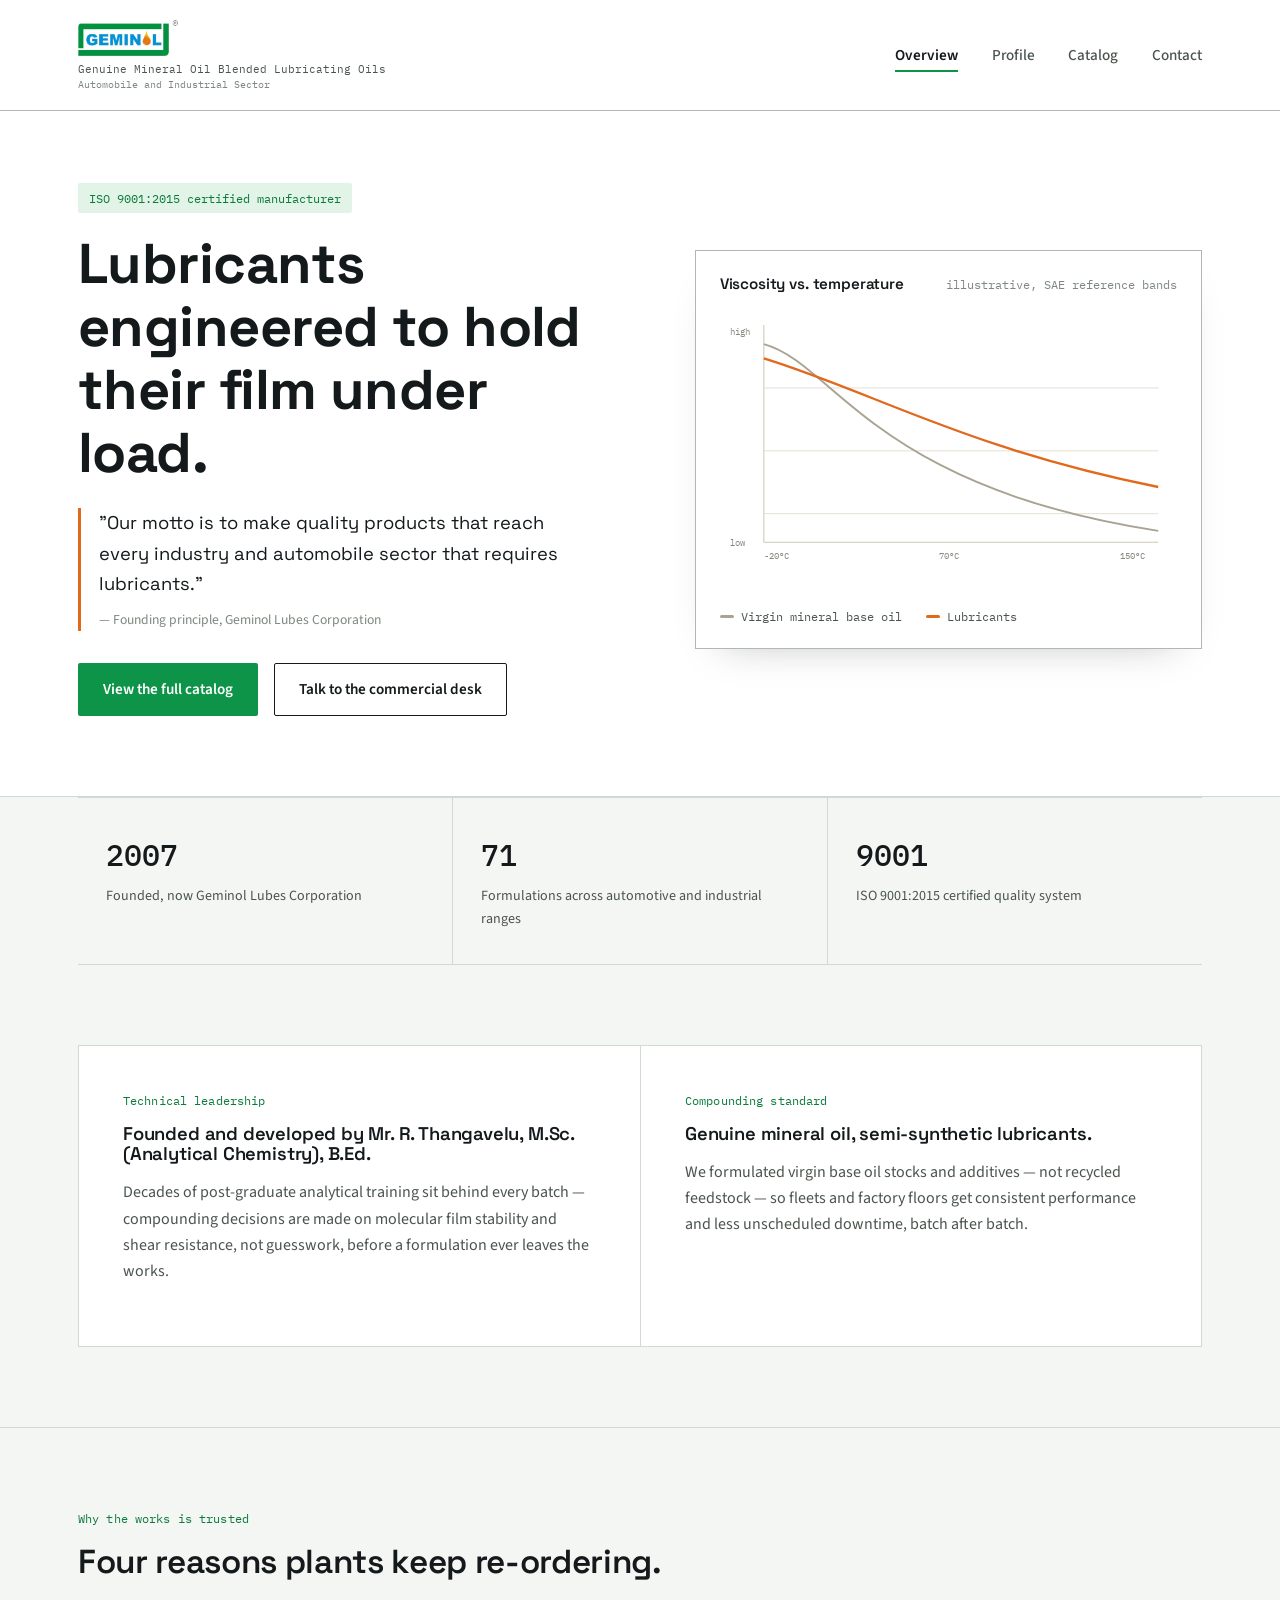
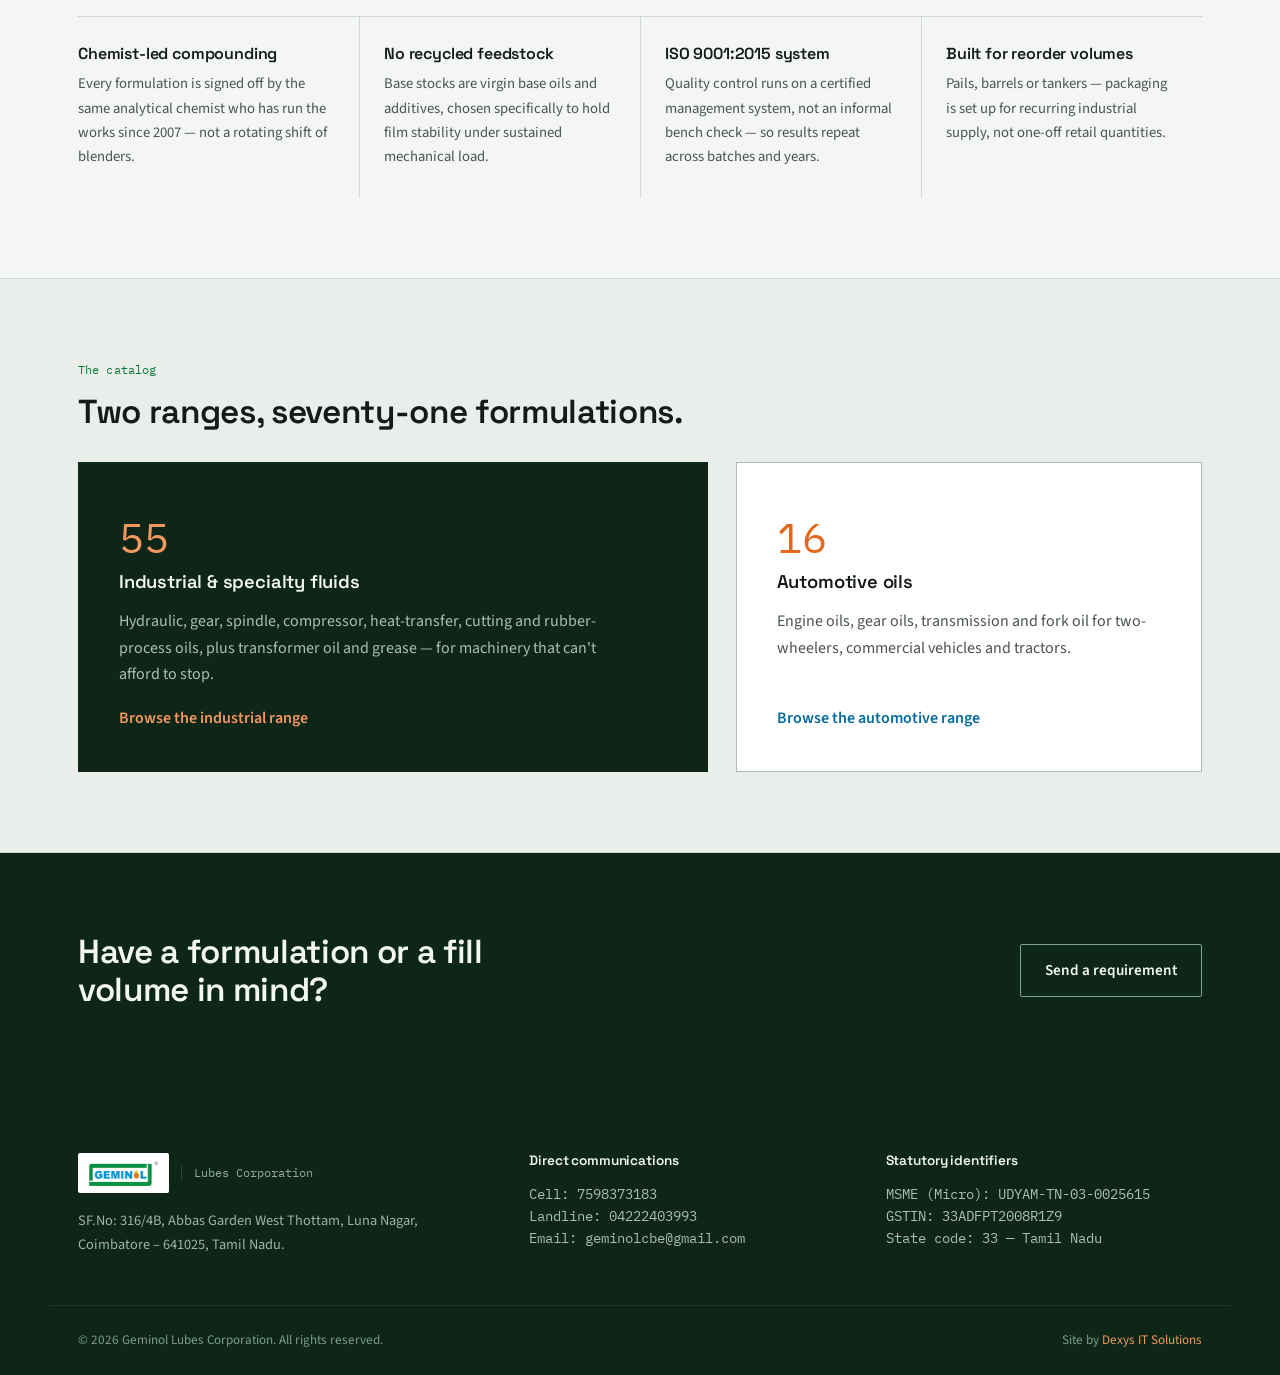
==== index.html @ a83426b0 "Update index.html" ====
<!DOCTYPE html>
<html lang="en">
<head>
<meta charset="UTF-8">
<meta name="viewport" content="width=device-width, initial-scale=1.0">
<title>Geminol Lubes Corporation — Specialist in All Types of Lubricants</title>
<meta name="description" content="Geminol Lubes Corporation, Coimbatore — ISO 9001:2015 certified manufacturer of automotive and industrial lubricants since 2007. 71 formulations, chemist-led compounding.">
<link rel="icon" href="geminol-logo-r.png">
<link rel="preconnect" href="https://fonts.googleapis.com">
<link rel="preconnect" href="https://fonts.gstatic.com" crossorigin>
<link rel="stylesheet" href="https://fonts.googleapis.com/css2?family=Space+Grotesk:wght@400;500;600;700&family=IBM+Plex+Mono:wght@400;500;600&family=Source+Sans+3:wght@400;500;600;700&display=swap">
<link rel="stylesheet" href="style.css">
</head>
<body>
<a href="#main" class="skip-link">Skip to content</a>

<header class="site-header">
  <div class="header-inner">
    <a href="index.html" class="brand">
      <img src="geminol-logo-r.png" alt="Geminol Lubes Corporation, registered trademark" class="logo-img">
      <span class="brand-info">
        <span class="brand-tagline">Genuine Mineral Oil Blended Lubricating Oils</span>
        <span class="brand-sector">Automobile and Industrial Sector</span>
      </span>
    </a>
    <button class="nav-toggle" aria-label="Toggle menu" aria-expanded="false" aria-controls="primaryNav">
      <span class="bar"></span><span class="bar"></span><span class="bar"></span>
    </button>
    <nav>
      <div class="nav-panel" id="primaryNav">
        <ul class="nav-menu">
          <li><a href="index.html" class="active" aria-current="page">Overview</a></li>
          <li><a href="about.html">Profile</a></li>
          <li><a href="products.html">Catalog</a></li>
          <li><a href="contact.html">Contact</a></li>
        </ul>
        <div class="nav-quick">
          <a href="tel:+917598373183" class="nav-quick-link"><span class="k">Call the works</span><span class="v">7598373183</span></a>
          <a href="mailto:geminolcbe@gmail.com" class="nav-quick-link"><span class="k">Email the desk</span><span class="v">geminolcbe@gmail.com</span></a>
        </div>
      </div>
    </nav>
  </div>
</header>

<main id="main">

  <!-- ============================ HERO ============================ -->
  <section class="hero">
    <div class="container hero-grid">
      <div class="hero-copy">
        <span class="badge">ISO 9001:2015 certified manufacturer</span>
        <h1>Lubricants engineered to hold their film under load.</h1>
        <blockquote class="motto">
          "Our motto is to make quality products that reach every industry and automobile sector that requires lubricants."
          <cite>— Founding principle, Geminol Lubes Corporation</cite>
        </blockquote>
        <div class="btn-row">
          <a href="products.html" class="btn btn-primary">View the full catalog</a>
          <a href="contact.html" class="btn btn-outline">Talk to the commercial desk</a>
        </div>
      </div>

      <div class="chart-panel">
        <div class="chart-panel-head">
          <h3>Viscosity vs. temperature</h3>
          <span>illustrative, SAE reference bands</span>
        </div>
        <svg class="chart-svg" viewBox="0 0 480 300" xmlns="http://www.w3.org/2000/svg" role="img" aria-label="Chart comparing how viscosity drops with rising temperature for a virgin mineral base oil versus Geminol's lubricants">
          <!-- axes -->
          <line x1="46" y1="20" x2="46" y2="248" stroke="#C9C4B4" stroke-width="1"/>
          <line x1="46" y1="248" x2="460" y2="248" stroke="#C9C4B4" stroke-width="1"/>
          <!-- gridlines -->
          <line x1="46" y1="86" x2="460" y2="86" stroke="#E2DFD4" stroke-width="1"/>
          <line x1="46" y1="152" x2="460" y2="152" stroke="#E2DFD4" stroke-width="1"/>
          <line x1="46" y1="218" x2="460" y2="218" stroke="#E2DFD4" stroke-width="1"/>

          <!-- y axis label -->
          <text x="10" y="30" font-family="IBM Plex Mono" font-size="9" fill="#85897F">high</text>
          <text x="10" y="252" font-family="IBM Plex Mono" font-size="9" fill="#85897F">low</text>
          <text x="46" y="266" font-family="IBM Plex Mono" font-size="9" fill="#85897F">-20°C</text>
          <text x="230" y="266" font-family="IBM Plex Mono" font-size="9" fill="#85897F">70°C</text>
          <text x="420" y="266" font-family="IBM Plex Mono" font-size="9" fill="#85897F">150°C</text>

          <!-- virgin mineral base oil : steep drop -->
          <path id="curveBase" class="draw-line" d="M46 40 C 120 60, 160 190, 460 236" fill="none" stroke="#A9A392" stroke-width="2" stroke-dasharray="4 4"/>

          <!-- Geminol blend : flatter curve -->
          <path id="curveBlend" class="draw-line delay" d="M46 55 C 160 90, 260 150, 460 190" fill="none" stroke="#E2681C" stroke-width="2.5"/>
        </svg>
        <div class="chart-legend">
          <button type="button" class="legend-item" data-curve="curveBase"><i style="background:#A9A392"></i>Virgin mineral base oil</button>
          <button type="button" class="legend-item" data-curve="curveBlend"><i style="background:#E2681C"></i>Lubricants</button>
        </div>
      </div>
    </div>
  </section>

  <!-- ============================ STAT LINE ============================ -->
  <div class="container">
    <div class="stat-line">
      <div class="stat">
        <span class="num">2007</span>
        <span class="label">Founded, now Geminol Lubes Corporation</span>
      </div>
      <div class="stat">
        <span class="num">71</span>
        <span class="label">Formulations across automotive and industrial ranges</span>
      </div>
      <div class="stat">
        <span class="num">9001</span>
        <span class="label">ISO 9001:2015 certified quality system</span>
      </div>
    </div>
  </div>

  <!-- ============================ LEADERSHIP / STANDARDS ============================ -->
  <section class="section">
    <div class="container">
      <div class="doc-split">
        <div class="doc-col">
          <span class="kicker">Technical leadership</span>
          <h3>Founded and developed by Mr. R. Thangavelu, M.Sc. (Analytical Chemistry), B.Ed.</h3>
          <p>Decades of post-graduate analytical training sit behind every batch — compounding decisions are made on molecular film stability and shear resistance, not guesswork, before a formulation ever leaves the works.</p>
        </div>
        <div class="doc-col">
          <span class="kicker">Compounding standard</span>
          <h3>Genuine mineral oil, semi-synthetic lubricants.</h3>
          <p>We formulated virgin base oil stocks and additives — not recycled feedstock — so fleets and factory floors get consistent performance and less unscheduled downtime, batch after batch.</p>
        </div>
      </div>
    </div>
  </section>

  <!-- ============================ WHY GEMINOL ============================ -->
  <section class="section">
    <div class="container">
      <span class="kicker">Why the works is trusted</span>
      <h2 style="margin-bottom:2.25rem;">Four reasons plants keep re-ordering.</h2>
      <div class="reason-grid">
        <div class="reason">
          <h3>Chemist-led compounding</h3>
          <p>Every formulation is signed off by the same analytical chemist who has run the works since 2007 — not a rotating shift of blenders.</p>
        </div>
        <div class="reason">
          <h3>No recycled feedstock</h3>
          <p>Base stocks are virgin base oils and additives, chosen specifically to hold film stability under sustained mechanical load.</p>
        </div>
        <div class="reason">
          <h3>ISO 9001:2015 system</h3>
          <p>Quality control runs on a certified management system, not an informal bench check — so results repeat across batches and years.</p>
        </div>
        <div class="reason">
          <h3>Built for reorder volumes</h3>
          <p>Pails, barrels or tankers — packaging is set up for recurring industrial supply, not one-off retail quantities.</p>
        </div>
      </div>
    </div>
  </section>

  <!-- ============================ CATEGORY PREVIEW ============================ -->
  <section class="section section--surface">
    <div class="container">
      <span class="kicker">The catalog</span>
      <h2>Two ranges, seventy-one formulations.</h2>
      <div class="category-grid" style="margin-top:2rem;">
        <a class="category-panel is-primary" href="products.html#industrial">
          <div>
            <span class="category-count">55</span>
            <h3>Industrial &amp; specialty fluids</h3>
            <p>Hydraulic, gear, spindle, compressor, heat-transfer, cutting and rubber-process oils, plus transformer oil and grease — for machinery that can't afford to stop.</p>
          </div>
          <span class="cat-link">Browse the industrial range</span>
        </a>
        <a class="category-panel" href="products.html#automotive">
          <div>
            <span class="category-count">16</span>
            <h3>Automotive oils</h3>
            <p>Engine oils, gear oils, transmission and fork oil for two-wheelers, commercial vehicles and tractors.</p>
          </div>
          <span class="cat-link">Browse the automotive range</span>
        </a>
      </div>
    </div>
  </section>


  <!-- ============================ CTA BAND ============================ -->
  <section class="section section--ink">
    <div class="container cta-band">
      <h2>Have a formulation or a fill volume in mind?</h2>
      <a href="contact.html" class="btn btn-outline">Send a requirement</a>
    </div>
  </section>

</main>

<footer class="site-footer">
  <div class="container footer-grid">
    <div>
      <div class="footer-brand">
        <span class="footer-logo-chip"><img src="geminol-logo-r.png" alt="Geminol Lubes Corporation, registered trademark"></span>
        <span class="brand-tag">Lubes Corporation</span>
      </div>
      <p>SF.No: 316/4B, Abbas Garden West Thottam, Luna Nagar, Coimbatore – 641025, Tamil Nadu.</p>
    </div>
    <div>
      <h4>Direct communications</h4>
      <p class="mono">Cell: 7598373183<br>Landline: 04222403993<br>Email: geminolcbe@gmail.com</p>
    </div>
    <div>
      <h4>Statutory identifiers</h4>
      <p class="mono">MSME (Micro): UDYAM-TN-03-0025615<br>GSTIN: 33ADFPT2008R1Z9<br>State code: 33 — Tamil Nadu</p>
    </div>
  </div>
  <div class="footer-bottom">
    <span>© 2026 Geminol Lubes Corporation. All rights reserved.</span>
    <span>Site by <a href="https://dexys.in" target="_blank" rel="noopener">Dexys IT Solutions</a></span>
  </div>
</footer>

<script src="app.js"></script>
</body>
</html>
---- style.css ----
/* ==========================================================================
   GEMINOL LUBES CORPORATION — Design System
   Concept: the visual language of an oil analysis certificate / viscosity
   datasheet, built on the brand's own logo palette — bracket green,
   wordmark blue, droplet orange. Orange is spent in one place only (the
   viscosity chart and the droplet); green carries primary actions and
   structure; blue carries links and voice. Mono type reserved for data.
   ========================================================================== */

:root{
  /* --- color: derived from the Geminol logo --- */
  --canvas:      #F4F6F4;
  --panel:       #FFFFFF;
  --surface:     #E9EEEA;
  --ink:         #14191B;
  --ink-soft:    #4A544D;
  --ink-faint:   #7E887F;
  --ink-dark:    #0D2618;
  --line:        #D2D8D3;
  --line-strong: #AFB8B1;

  --green:       #0E9448;
  --green-deep:  #0B7A3B;
  --green-pale:  #E1F4E7;

  --blue:        #0B8FD1;
  --blue-deep:   #076B9E;
  --blue-pale:   #DFF1FB;

  --accent:      #E2681C;
  --accent-deep: #B84E12;
  --accent-pale: #FBE4CE;
  --accent-dark-bg: #F2985E;
  --signal:      #93301E;

  /* --- type --- */
  --f-display: 'Space Grotesk', system-ui, sans-serif;
  --f-body:    'Source Sans 3', system-ui, -apple-system, sans-serif;
  --f-mono:    'IBM Plex Mono', ui-monospace, SFMono-Regular, Menlo, monospace;

  /* --- layout --- */
  --maxw: 1180px;
  --gutter: 1.75rem;
  --radius: 2px;
  --header-h: 73px;
}

*,*::before,*::after{ box-sizing:border-box; }
html{ font-size:16px; scroll-behavior:smooth; }
@media (prefers-reduced-motion: reduce){
  html{ scroll-behavior:auto; }
  *,*::before,*::after{ animation-duration:0.001ms !important; animation-iteration-count:1 !important; transition-duration:0.001ms !important; }
}

body{
  margin:0;
  font-family:var(--f-body);
  background:var(--canvas);
  color:var(--ink-soft);
  line-height:1.65;
  -webkit-font-smoothing:antialiased;
}

h1,h2,h3,h4{
  font-family:var(--f-display);
  color:var(--ink);
  font-weight:600;
  line-height:1.12;
  letter-spacing:-0.01em;
  margin:0 0 1rem;
}
h1{ font-size:clamp(2.3rem, 4.4vw, 3.5rem); font-weight:700; }
h2{ font-size:clamp(1.55rem, 2.6vw, 2.1rem); }
h3{ font-size:1.15rem; }

p{ margin:0 0 1.1rem; max-width:62ch; }
a{ color:var(--blue-deep); text-decoration:none; }
a:hover{ text-decoration:underline; text-underline-offset:3px; }

button, input{ font-family:inherit; }

:focus-visible{
  outline:2px solid var(--accent);
  outline-offset:2px;
}

.skip-link{
  position:absolute;
  left:1rem; top:-3rem;
  background:var(--ink);
  color:#fff;
  padding:0.65rem 1.1rem;
  font-size:0.9rem;
  font-weight:600;
  z-index:200;
  border-radius:var(--radius);
  transition:top .15s ease;
}
.skip-link:focus{ top:1rem; }

.mono{ font-family:var(--f-mono); }

.container{
  max-width:var(--maxw);
  margin:0 auto;
  padding:0 var(--gutter);
}

.lede{
  font-size:1.08rem;
  color:var(--ink-soft);
  max-width:56ch;
}

.section{
  padding:5rem 0;
  border-bottom:1px solid var(--line);
}
.section--tight{ padding:3.5rem 0; }
.section--surface{ background:var(--surface); }
.section--ink{ background:var(--ink-dark); border-bottom:1px solid var(--ink-dark); color:#CFE0D3; }
.section--ink h2, .section--ink h3{ color:#F2F7F3; }
.section--ink p{ color:#A9C2AF; }
.section--ink .kicker{ color:var(--accent-dark-bg); }

.kicker{
  display:block;
  font-family:var(--f-mono);
  font-size:0.78rem;
  color:var(--green-deep);
  margin-bottom:0.85rem;
  letter-spacing:0.01em;
}

/* --------------------------------- buttons ------------------------------- */
.btn{
  display:inline-flex;
  align-items:center;
  gap:0.5rem;
  padding:0.8rem 1.5rem;
  font-family:var(--f-body);
  font-weight:600;
  font-size:0.95rem;
  border:1px solid transparent;
  border-radius:var(--radius);
  cursor:pointer;
  transition:background-color .15s ease, color .15s ease, border-color .15s ease, transform .1s ease;
}
.btn:active{ transform:translateY(1px); }
.btn-primary{
  background:var(--green);
  color:#fff;
}
.btn-primary:hover{ background:var(--green-deep); text-decoration:none; }
.btn-outline{
  background:transparent;
  border-color:var(--ink);
  color:var(--ink);
}
.btn-outline:hover{ background:var(--ink); color:#fff; text-decoration:none; }
.section--ink .btn-outline{ border-color:#7FA98A; color:#F2F7F3; }
.section--ink .btn-outline:hover{ background:#F2F7F3; color:var(--ink-dark); }
.btn-row{ display:flex; gap:1rem; flex-wrap:wrap; margin-top:2rem; }

/* --------------------------------- header -------------------------------- */
.site-header{
  position:sticky; top:0; z-index:50;
  background:var(--panel);
  border-bottom:1px solid var(--line-strong);
  transition:box-shadow .2s ease;
}
.site-header.is-scrolled{
  box-shadow:0 6px 16px -12px rgba(13,38,24,0.35);
}
.header-inner{
  display:flex; align-items:center; justify-content:space-between;
  padding:1.1rem var(--gutter);
  max-width:var(--maxw); margin:0 auto;
}
.brand{
  display:flex; flex-direction:column; align-items:flex-start;
  gap:0.4rem; min-width:0;
  text-decoration:none;
}
.brand:hover{ text-decoration:none; }
.logo-wrap{ position:relative; display:inline-flex; line-height:0; }
.logo-img{ height:38px; width:auto; display:block; }
.reg-mark{
  position:absolute;
  top:-2px; right:-11px;
  font-family:var(--f-mono);
  font-size:0.62rem;
  line-height:1;
  color:var(--ink-faint);
}
.footer-logo-chip .reg-mark{ color:var(--ink-faint); }
.brand-info{
  display:flex; flex-direction:column; gap:0.1rem;
  max-width:min(72vw, 360px);
}
.brand-name{
  font-family:var(--f-display);
  font-weight:700;
  font-size:0.92rem;
  color:var(--ink);
  letter-spacing:0.03em;
  line-height:1.2;
}
.brand-tagline{
  font-family:var(--f-mono);
  font-size:0.68rem;
  color:var(--ink-soft);
  line-height:1.35;
}
.brand-sector{
  font-family:var(--f-mono);
  font-size:0.64rem;
  color:var(--ink-faint);
  line-height:1.35;
}
.brand-tag{
  font-family:var(--f-mono);
  font-size:0.72rem;
  color:var(--ink-faint);
  border-left:1px solid var(--line-strong);
  padding-left:0.75rem;
  line-height:1.3;
}
.brand-word{
  font-family:var(--f-display);
  font-weight:700;
  font-size:1.05rem;
  color:var(--ink);
  line-height:1.15;
}
.brand-word small{
  display:block;
  font-family:var(--f-mono);
  font-weight:400;
  font-size:0.68rem;
  color:var(--ink-faint);
  letter-spacing:0.02em;
}
.nav-panel{ display:contents; }
.nav-menu{
  display:flex; gap:2.1rem;
  list-style:none; margin:0; padding:0;
}
.nav-menu a{
  color:var(--ink-soft);
  font-size:0.95rem;
  font-weight:500;
  padding-bottom:4px;
  border-bottom:2px solid transparent;
}
.nav-menu a:hover{ color:var(--ink); text-decoration:none; }
.nav-menu a.active{ color:var(--ink); border-bottom-color:var(--green); font-weight:600; }
.nav-quick{ display:none; }
.nav-toggle{ display:none; }

/* --------------------------------- hero ---------------------------------- */
.hero{
  padding:4.5rem 0 5rem;
  background:var(--panel);
  border-bottom:1px solid var(--line);
}
.hero-grid{
  display:grid;
  grid-template-columns:1.05fr 0.95fr;
  gap:3.5rem;
  align-items:center;
}
.hero-copy .badge{
  display:inline-block;
  font-family:var(--f-mono);
  font-size:0.78rem;
  color:var(--green-deep);
  background:var(--green-pale);
  padding:0.32rem 0.7rem;
  border-radius:2px;
  margin-bottom:1.25rem;
}
.hero-copy h1{ max-width:14ch; }
blockquote.motto{
  margin:1.5rem 0 0;
  padding-left:1.1rem;
  border-left:3px solid var(--accent);
  font-family:var(--f-display);
  font-size:1.15rem;
  font-style:normal;
  color:var(--ink);
  max-width:42ch;
}
blockquote.motto cite{ display:block; font-style:normal; font-family:var(--f-body); font-size:0.85rem; color:var(--ink-faint); margin-top:0.6rem; }

/* viscosity chart panel */
.chart-panel{
  background:var(--panel);
  border:1px solid var(--line-strong);
  padding:1.5rem 1.5rem 1.25rem;
  box-shadow:0 18px 40px -28px rgba(22,25,27,0.35);
}
.chart-panel-head{
  display:flex; justify-content:space-between; align-items:baseline;
  margin-bottom:0.75rem;
}
.chart-panel-head h3{ margin:0; font-size:0.95rem; color:var(--ink); }
.chart-panel-head span{ font-family:var(--f-mono); font-size:0.72rem; color:var(--ink-faint); }
.chart-svg{ width:100%; height:auto; display:block; }
.chart-legend{
  display:flex; gap:1.5rem; margin-top:0.9rem; flex-wrap:wrap;
}
.legend-item{
  display:flex; align-items:center; gap:0.45rem;
  font-family:var(--f-mono); font-size:0.72rem; color:var(--ink-soft);
  background:none; border:none; padding:0.2rem 0; cursor:pointer;
  opacity:1; transition:opacity .15s ease, color .15s ease;
}
.legend-item.is-dimmed{ opacity:0.4; }
.legend-item:hover, .legend-item:focus-visible{ color:var(--ink); }
.chart-legend i{ width:14px; height:3px; display:inline-block; border-radius:2px; }

.draw-line{
  stroke-dasharray:900;
  stroke-dashoffset:900;
  animation:draw 1.8s ease-out forwards;
  transition:stroke-width .15s ease, opacity .15s ease;
}
.draw-line.delay{ animation-delay:0.35s; }
@keyframes draw{ to{ stroke-dashoffset:0; } }
@media (prefers-reduced-motion: reduce){
  .draw-line{ animation:none; stroke-dashoffset:0; }
}

/* --------------------------------- stat line ------------------------------ */
.stat-line{
  display:flex;
  flex-wrap:wrap;
  border-top:1px solid var(--line);
  border-bottom:1px solid var(--line);
}
.stat-line .stat{
  flex:1 1 0;
  padding:2rem var(--gutter);
  border-left:1px solid var(--line);
}
.stat-line .stat:first-child{ border-left:none; }
.stat .num{
  display:block;
  font-family:var(--f-mono);
  font-size:1.9rem;
  color:var(--ink);
  font-weight:500;
}
.stat .label{
  display:block;
  font-size:0.88rem;
  color:var(--ink-soft);
  margin-top:0.3rem;
}

/* ----------------------------- reasons list -------------------------------- */
.reason-grid{
  display:grid;
  grid-template-columns:repeat(4,1fr);
  border-top:1px solid var(--line);
}
.reason{
  padding:1.75rem 1.5rem 1.75rem 0;
  border-left:1px solid var(--line);
  padding-left:1.5rem;
}
.reason:first-child{ border-left:none; padding-left:0; }
.reason h3{ font-size:1rem; margin-bottom:0.6rem; }
.reason p{ font-size:0.92rem; margin-bottom:0; }

/* ------------------------------ two column doc ---------------------------- */
.doc-split{
  display:grid;
  grid-template-columns:1fr 1fr;
  gap:0;
  border:1px solid var(--line);
  background:var(--panel);
}
.doc-split .doc-col{
  padding:2.75rem;
}
.doc-split .doc-col + .doc-col{
  border-left:1px solid var(--line);
}
.doc-col h3{ margin-bottom:0.9rem; }

/* ----------------------------- category preview --------------------------- */
.category-grid{
  display:grid;
  grid-template-columns:1.35fr 1fr;
  gap:1.75rem;
}
.category-panel{
  border:1px solid var(--line-strong);
  background:var(--panel);
  padding:2.5rem;
  display:flex;
  flex-direction:column;
  justify-content:space-between;
  min-height:280px;
  text-decoration:none;
  color:inherit;
  transition:border-color .15s ease, box-shadow .15s ease;
}
.category-panel:hover{
  text-decoration:none;
  border-color:var(--green);
  box-shadow:0 14px 30px -24px rgba(13,38,24,0.45);
}
.category-panel.is-primary{
  background:var(--ink-dark);
  color:#CFE0D3;
  border-color:var(--ink-dark);
}
.category-panel.is-primary:hover{ border-color:var(--accent-dark-bg); }
.category-panel.is-primary h3{ color:#F2F7F3; }
.category-panel.is-primary p{ color:#A9C2AF; }
.category-count{
  font-family:var(--f-mono);
  font-size:2.6rem;
  color:var(--accent);
}
.category-panel.is-primary .category-count{ color:var(--accent-dark-bg); }
.category-panel .cat-link{
  font-weight:600;
  color:var(--blue-deep);
}
.category-panel.is-primary .cat-link{ color:var(--accent-dark-bg); }
.category-panel:hover .cat-link{ text-decoration:underline; text-underline-offset:3px; }

/* ------------------------------- founder block ----------------------------- */
.founder{
  display:grid;
  grid-template-columns:220px 1fr;
  gap:3rem;
  align-items:start;
}
.founder-mark{
  width:200px; height:200px;
  border:1px solid var(--line-strong);
  background:var(--panel);
  display:flex; align-items:center; justify-content:center;
  font-family:var(--f-display);
  font-size:3.4rem;
  font-weight:700;
  color:var(--blue-deep);
}
.founder blockquote{
  margin:0 0 1.25rem;
  font-family:var(--f-display);
  font-size:1.4rem;
  font-weight:500;
  color:var(--ink);
  line-height:1.4;
  padding-left:1.1rem;
  border-left:3px solid var(--blue);
}

/* -------------------------------- timeline --------------------------------- */
.timeline{
  display:grid;
  grid-template-columns:repeat(3,1fr);
  gap:2rem;
  position:relative;
  padding-top:2rem;
}
.timeline::before{
  content:"";
  position:absolute; top:0.55rem; left:0; right:0;
  height:1px; background:var(--line-strong);
}
.timeline-item{ position:relative; padding-top:1.25rem; }
.timeline-item::before{
  content:"";
  position:absolute; top:0; left:0;
  width:9px; height:9px;
  background:var(--accent);
  border-radius:50%;
}
.timeline-item .yr{ font-family:var(--f-mono); font-size:0.82rem; color:var(--accent-deep); }

/* ------------------------------- process steps ------------------------------ */
.process-list{
  display:grid;
  grid-template-columns:1fr 1fr;
  gap:2rem 3rem;
}
.process-step{
  display:flex;
  gap:1.25rem;
  padding-top:1.5rem;
  border-top:1px solid var(--line);
}
.step-no{
  font-family:var(--f-mono);
  font-size:1.1rem;
  color:var(--green-deep);
  flex:none;
  padding-top:0.1rem;
}
.process-step h3{ font-size:1.02rem; margin-bottom:0.5rem; }
.process-step p{ font-size:0.92rem; margin-bottom:0; }

/* ------------------------------- certificate block --------------------------- */
.certificate{
  border:1px solid var(--line-strong);
  background:var(--panel);
}
.certificate-head{
  padding:1.5rem 2.5rem;
  border-bottom:1px solid var(--line);
  display:flex; justify-content:space-between; align-items:center;
  flex-wrap:wrap; gap:0.5rem;
}
.certificate-head h3{ margin:0; }
.certificate-head span{ font-family:var(--f-mono); font-size:0.78rem; color:var(--ink-faint); }
.certificate-grid{
  display:grid;
  grid-template-columns:repeat(3,1fr);
}
.certificate-cell{
  padding:2rem 2.5rem;
  border-left:1px solid var(--line);
}
.certificate-cell:first-child{ border-left:none; }
.certificate-cell h4{
  font-family:var(--f-body);
  font-size:0.8rem;
  color:var(--ink-faint);
  font-weight:600;
  margin:0 0 0.75rem;
}
.certificate-cell .val{
  font-family:var(--f-mono);
  font-size:0.92rem;
  color:var(--ink);
  line-height:1.7;
}

/* -------------------------------- CTA band ---------------------------------- */
.cta-band{
  display:flex; align-items:center; justify-content:space-between;
  gap:2rem; flex-wrap:wrap;
}
.cta-band h2{ margin:0; max-width:20ch; }

/* --------------------------------- footer ----------------------------------- */
.site-footer{
  background:var(--ink-dark);
  color:#A9C2AF;
  padding:4rem 0 0;
}
.footer-grid{
  display:grid;
  grid-template-columns:1.3fr 1fr 1fr;
  gap:2.5rem;
  padding-bottom:3rem;
  border-bottom:1px solid #1B3B28;
}
.footer-grid h4{
  color:#F2F7F3;
  font-size:0.85rem;
  font-weight:600;
  margin:0 0 0.9rem;
}
.footer-grid p{ margin:0; font-size:0.9rem; color:#9BB5A3; }
.footer-grid .mono{ font-size:0.85rem; color:#A9C2AF; }
.footer-brand{ display:flex; align-items:center; gap:0.75rem; margin-bottom:1rem; }
.footer-logo-chip{
  display:inline-flex; align-items:center;
  background:#fff;
  padding:0.45rem 0.7rem;
  border-radius:2px;
  line-height:0;
}
.footer-logo-chip img{ height:26px; width:auto; display:block; }
.footer-brand .brand-tag{ color:#8FAE99; border-left-color:#2A4C36; }
.footer-bottom{
  padding:1.5rem var(--gutter);
  display:flex; justify-content:space-between; align-items:center;
  flex-wrap:wrap; gap:0.5rem;
  font-size:0.82rem;
  color:#7E9C89;
  max-width:var(--maxw);
  margin:0 auto;
}
.footer-bottom a{ color:var(--accent-dark-bg); }

/* ---------------------------------- forms ------------------------------------ */
.form-panel{
  border:1px solid var(--line-strong);
  background:var(--panel);
  padding:2.5rem;
}
.field{ margin-bottom:1.4rem; }
.field label{
  display:block;
  font-size:0.85rem;
  font-weight:600;
  color:var(--ink);
  margin-bottom:0.4rem;
}
.field .hint{ display:block; font-size:0.78rem; color:var(--ink-faint); margin-top:0.35rem; }
.field input, .field select, .field textarea{
  width:100%;
  padding:0.75rem 0.9rem;
  background:var(--canvas);
  border:1px solid var(--line-strong);
  border-radius:var(--radius);
  font-size:0.95rem;
  color:var(--ink);
}
.field input:focus, .field select:focus, .field textarea:focus{
  outline:none;
  border-color:var(--accent);
  background:var(--panel);
}
.field textarea{ resize:vertical; min-height:100px; }
.form-note{ font-size:0.82rem; color:var(--ink-faint); margin-top:1rem; }

/* -------------------------------- contact page ------------------------------- */
.contact-grid{
  display:grid;
  grid-template-columns:0.85fr 1.15fr;
  gap:2.5rem;
  align-items:start;
}
.contact-info .row{
  display:flex; gap:1rem;
  padding:1.1rem 0;
  border-bottom:1px solid var(--line);
}
.contact-info .row:first-child{ padding-top:0; }
.contact-info .row .k{
  width:9rem; flex:none;
  font-size:0.85rem; color:var(--ink-faint); font-weight:600;
}
.contact-info .row .v{ font-family:var(--f-mono); font-size:0.92rem; color:var(--ink); }
.contact-info .row .v a{ color:var(--ink); }

/* -------------------------------- products page ------------------------------ */
.catalog-hero-stats{
  display:flex; gap:2.5rem; margin-top:2rem; flex-wrap:wrap;
}
.catalog-hero-stats div{ font-family:var(--f-mono); font-size:0.85rem; color:var(--ink-soft); }
.catalog-hero-stats strong{ display:block; font-size:1.6rem; color:var(--ink); font-family:var(--f-display); }

.filter-bar{
  display:flex; justify-content:space-between; align-items:center;
  gap:1.5rem; flex-wrap:wrap;
  margin-bottom:1.75rem;
}
.filter-tabs{ display:flex; gap:0.5rem; flex-wrap:wrap; }
.filter-tabs button{
  font-family:var(--f-body);
  font-size:0.88rem; font-weight:600;
  padding:0.55rem 1rem;
  border:1px solid var(--line-strong);
  background:var(--panel);
  color:var(--ink-soft);
  cursor:pointer;
  border-radius:var(--radius);
  transition:all .15s ease;
}
.filter-tabs button:hover{ border-color:var(--accent); color:var(--ink); }
.filter-tabs button.is-active{
  background:var(--ink); border-color:var(--ink); color:#fff;
}
.search-wrap{ position:relative; }
.search-wrap input{
  width:260px;
  padding:0.6rem 0.9rem;
  border:1px solid var(--line-strong);
  background:var(--panel);
  border-radius:var(--radius);
  font-size:0.9rem;
  color:var(--ink);
}
.search-wrap input:focus{ outline:none; border-color:var(--accent); }

.segment-chips{
  display:flex; gap:0.5rem; flex-wrap:wrap; margin-bottom:2rem;
}
.segment-chips button{
  font-family:var(--f-mono);
  font-size:0.74rem;
  padding:0.35rem 0.7rem;
  border:1px solid var(--line);
  background:transparent;
  color:var(--ink-soft);
  cursor:pointer;
  border-radius:12px;
}
.segment-chips button.is-active{
  border-color:var(--accent-deep);
  color:var(--accent-deep);
  background:var(--accent-pale);
}

.spec-table{ border:1px solid var(--line-strong); background:var(--panel); }
.spec-row{
  display:grid;
  grid-template-columns:3.2rem 2.5fr 1.4fr 1.6fr;
  align-items:center;
  border-bottom:1px solid var(--line);
  padding:0.9rem 1.5rem;
  text-decoration:none;
  color:inherit;
}
a.spec-row{ cursor:pointer; }
a.spec-row:hover{ text-decoration:none; }
a.spec-row:hover .name{ color:var(--blue-deep); }
.spec-row:last-child{ border-bottom:none; }
.spec-row.head{
  font-size:0.76rem;
  text-transform:none;
  color:var(--ink-faint);
  font-weight:600;
  background:var(--surface);
}
.spec-row:not(.head):hover{ background:var(--accent-pale); }
.spec-row .idx{ font-family:var(--f-mono); font-size:0.8rem; color:var(--ink-faint); }
.spec-row .name{ font-weight:600; color:var(--ink); font-size:0.95rem; }
.seg-inline{ display:none; }
.spec-row .cat{ font-size:0.86rem; color:var(--ink-soft); }
.spec-row .seg{ font-family:var(--f-mono); font-size:0.78rem; color:var(--accent-deep); }
.empty-state{
  padding:3rem; text-align:center; color:var(--ink-faint); font-size:0.95rem;
}
.result-bar{
  display:flex; align-items:center; justify-content:space-between;
  margin-bottom:0.75rem;
}
.result-count{ font-family:var(--f-mono); font-size:0.8rem; color:var(--ink-faint); margin:0; }
.clear-filters{
  font-family:var(--f-body);
  font-size:0.82rem;
  font-weight:600;
  color:var(--blue-deep);
  background:none;
  border:none;
  cursor:pointer;
  padding:0;
}
.clear-filters:hover{ text-decoration:underline; text-underline-offset:3px; }
#catalogSection{ scroll-margin-top:88px; }

/* ------------------------------------ responsive ------------------------------ */
@media (max-width: 900px){
  .hero-grid, .doc-split, .category-grid, .contact-grid, .certificate-grid, .footer-grid{
    grid-template-columns:1fr;
  }
  .reason-grid{ grid-template-columns:1fr 1fr; }
  .reason{ border-left:1px solid var(--line); padding-left:1.5rem; border-top:1px solid var(--line); }
  .reason:nth-child(odd){ border-left:none; padding-left:0; }
  .reason:nth-child(-n+2){ border-top:none; }
  .process-list{ grid-template-columns:1fr; }
  .doc-split .doc-col + .doc-col{ border-left:none; border-top:1px solid var(--line); }
  .certificate-cell{ border-left:none; border-top:1px solid var(--line); }
  .certificate-cell:first-child{ border-top:none; }
  .founder{ grid-template-columns:1fr; }
  .founder-mark{ width:110px; height:110px; font-size:2rem; }
  .timeline{ grid-template-columns:1fr; gap:1.5rem; }
  .timeline::before{ display:none; }
  .stat-line{ flex-direction:column; }
  .stat-line .stat{ border-left:none; border-top:1px solid var(--line); }
  .stat-line .stat:first-child{ border-top:none; }
  .spec-row{ grid-template-columns:2.4rem 2fr 1fr; }
  .spec-row .seg{ display:none; }
  .spec-row.head .head-seg{ display:none; }
  .seg-inline{
    display:block;
    font-family:var(--f-mono);
    font-size:0.72rem;
    color:var(--accent-deep);
    font-weight:400;
    margin-top:0.2rem;
  }
  .segment-chips{
    flex-wrap:nowrap;
    overflow-x:auto;
    -webkit-overflow-scrolling:touch;
    scrollbar-width:thin;
    padding-bottom:0.6rem;
  }
  .segment-chips button{ flex:none; white-space:nowrap; }
}
@media (max-width: 720px){
  .reason-grid{ grid-template-columns:1fr; }
  .reason{ border-left:none !important; padding-left:0 !important; }
  .reason:not(:first-child){ border-top:1px solid var(--line); }
  .nav-panel{
    display:flex;
    flex-direction:column;
    justify-content:space-between;
    position:fixed;
    top:var(--header-h);
    left:0; right:0; bottom:0;
    background:var(--panel);
    opacity:0;
    visibility:hidden;
    transform:translateY(-8px);
    transition:opacity .18s ease, transform .18s ease, visibility 0s linear .18s;
    overflow-y:auto;
    z-index:49;
  }
  .nav-panel.is-open{
    opacity:1;
    visibility:visible;
    transform:translateY(0);
    transition:opacity .18s ease, transform .18s ease;
  }
  .nav-menu{
    flex-direction:column;
    gap:0;
    padding:0.25rem var(--gutter) 0;
    counter-reset:navitem;
  }
  .nav-menu li{
    counter-increment:navitem;
    border-bottom:1px solid var(--line);
  }
  .nav-menu a{
    display:flex;
    align-items:center;
    gap:1rem;
    width:100%;
    padding:1.15rem 0.1rem;
    border-bottom:none;
    font-size:1.05rem;
    color:var(--ink);
  }
  .nav-menu a::before{
    content:counter(navitem, decimal-leading-zero);
    font-family:var(--f-mono);
    font-size:0.78rem;
    color:var(--ink-faint);
  }
  .nav-menu a:hover, .nav-menu a:focus-visible{ color:var(--green-deep); }
  .nav-menu a.active{
    color:var(--green-deep);
    font-weight:600;
    background:var(--green-pale);
    margin:0 calc(-1 * var(--gutter));
    padding-left:calc(var(--gutter) + 0.1rem);
    padding-right:var(--gutter);
  }
  .nav-menu a.active::before{ color:var(--green-deep); }
  .nav-quick{
    display:flex;
    flex-direction:column;
    gap:1rem;
    border-top:1px solid var(--line);
    background:var(--surface);
    padding:1.5rem var(--gutter) calc(1.75rem + env(safe-area-inset-bottom, 0px));
  }
  .nav-quick-link{
    display:flex;
    flex-direction:column;
    gap:0.2rem;
  }
  .nav-quick-link .k{
    font-family:var(--f-mono);
    font-size:0.72rem;
    color:var(--ink-faint);
  }
  .nav-quick-link .v{
    font-size:1.05rem;
    font-weight:600;
    color:var(--ink);
  }
  .nav-quick-link:hover .v, .nav-quick-link:focus-visible .v{
    color:var(--green-deep);
    text-decoration:underline;
    text-underline-offset:3px;
  }
  .nav-toggle{
    display:inline-flex;
    flex-direction:column;
    align-items:center; justify-content:center;
    gap:4px;
    width:40px; height:40px;
    border:1px solid var(--line-strong);
    background:transparent;
    cursor:pointer;
    flex:none;
  }
  .nav-toggle:hover{ background:var(--surface); }
  .nav-toggle .bar{
    display:block;
    width:17px; height:2px;
    background:var(--ink);
    transition:transform .2s ease, opacity .2s ease;
  }
  .nav-toggle[aria-expanded="true"] .bar:nth-child(1){ transform:translateY(6px) rotate(45deg); }
  .nav-toggle[aria-expanded="true"] .bar:nth-child(2){ opacity:0; }
  .nav-toggle[aria-expanded="true"] .bar:nth-child(3){ transform:translateY(-6px) rotate(-45deg); }
  .cta-band{ flex-direction:column; align-items:flex-start; }
}
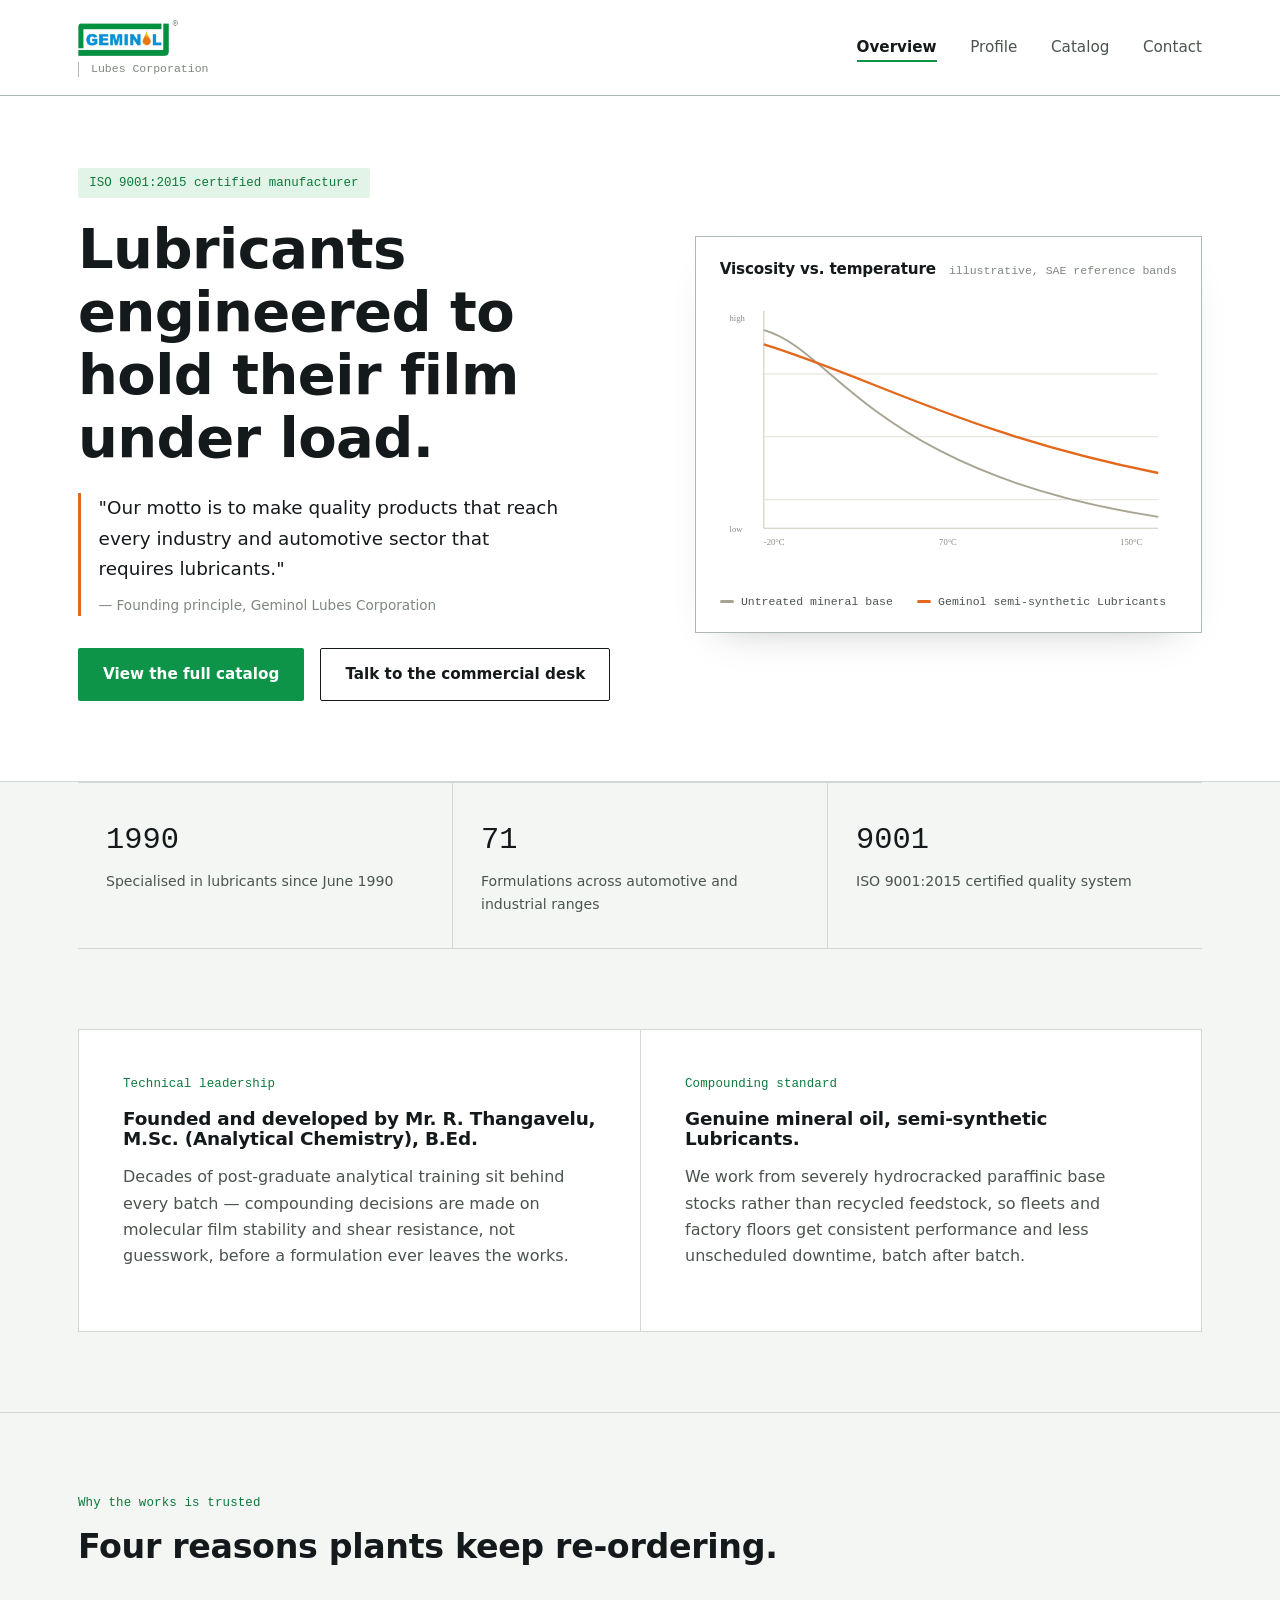
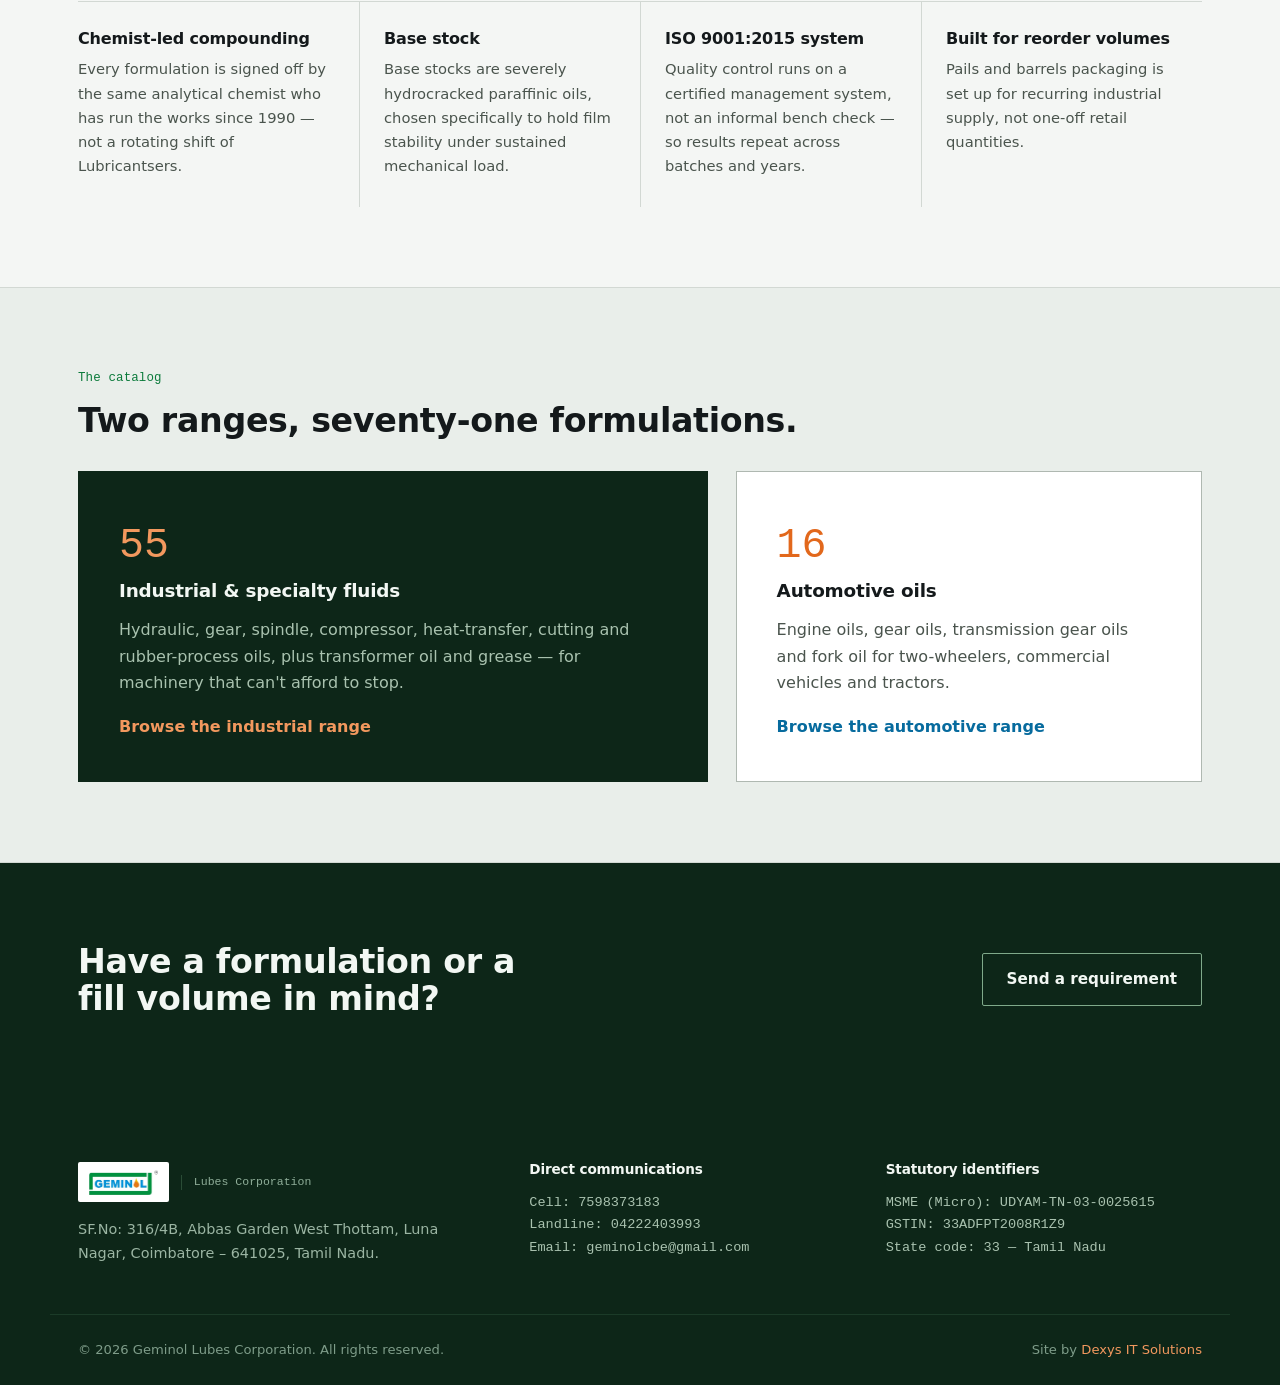
==== commit ed9420ec: "25/9/2026" ====
--- a/index.html
+++ b/index.html
@@ -4,11 +4,8 @@
 <meta charset="UTF-8">
 <meta name="viewport" content="width=device-width, initial-scale=1.0">
 <title>Geminol Lubes Corporation — Specialist in All Types of Lubricants</title>
-<meta name="description" content="Geminol Lubes Corporation, Coimbatore — ISO 9001:2015 certified manufacturer of automotive and industrial lubricants since 2007. 71 formulations, chemist-led compounding.">
-<link rel="icon" href="geminol-logo-r.png">
-<link rel="preconnect" href="https://fonts.googleapis.com">
-<link rel="preconnect" href="https://fonts.gstatic.com" crossorigin>
-<link rel="stylesheet" href="https://fonts.googleapis.com/css2?family=Space+Grotesk:wght@400;500;600;700&family=IBM+Plex+Mono:wght@400;500;600&family=Source+Sans+3:wght@400;500;600;700&display=swap">
+<meta name="description" content="Geminol Lubes Corporation, Coimbatore — ISO 9001:2015 certified manufacturer of automotive and industrial lubricants since 1990. 71 formulations, chemist-led compounding.">
+<link rel="icon" href="geminol-logo.png">
 <link rel="stylesheet" href="style.css">
 </head>
 <body>
@@ -18,27 +15,18 @@
   <div class="header-inner">
     <a href="index.html" class="brand">
       <img src="geminol-logo-r.png" alt="Geminol Lubes Corporation, registered trademark" class="logo-img">
-      <span class="brand-info">
-        <span class="brand-tagline">Genuine Mineral Oil Blended Lubricating Oils</span>
-        <span class="brand-sector">Automobile and Industrial Sector</span>
-      </span>
+      <span class="brand-tag">Lubes Corporation</span>
     </a>
     <button class="nav-toggle" aria-label="Toggle menu" aria-expanded="false" aria-controls="primaryNav">
       <span class="bar"></span><span class="bar"></span><span class="bar"></span>
     </button>
     <nav>
-      <div class="nav-panel" id="primaryNav">
-        <ul class="nav-menu">
-          <li><a href="index.html" class="active" aria-current="page">Overview</a></li>
-          <li><a href="about.html">Profile</a></li>
-          <li><a href="products.html">Catalog</a></li>
-          <li><a href="contact.html">Contact</a></li>
-        </ul>
-        <div class="nav-quick">
-          <a href="tel:+917598373183" class="nav-quick-link"><span class="k">Call the works</span><span class="v">7598373183</span></a>
-          <a href="mailto:geminolcbe@gmail.com" class="nav-quick-link"><span class="k">Email the desk</span><span class="v">geminolcbe@gmail.com</span></a>
-        </div>
-      </div>
+      <ul class="nav-menu" id="primaryNav">
+        <li><a href="index.html" class="active" aria-current="page">Overview</a></li>
+        <li><a href="about.html">Profile</a></li>
+        <li><a href="products.html">Catalog</a></li>
+        <li><a href="contact.html">Contact</a></li>
+      </ul>
     </nav>
   </div>
 </header>
@@ -52,7 +40,7 @@
         <span class="badge">ISO 9001:2015 certified manufacturer</span>
         <h1>Lubricants engineered to hold their film under load.</h1>
         <blockquote class="motto">
-          "Our motto is to make quality products that reach every industry and automobile sector that requires lubricants."
+          "Our motto is to make quality products that reach every industry and automotive sector that requires lubricants."
           <cite>— Founding principle, Geminol Lubes Corporation</cite>
         </blockquote>
         <div class="btn-row">
@@ -66,7 +54,7 @@
           <h3>Viscosity vs. temperature</h3>
           <span>illustrative, SAE reference bands</span>
         </div>
-        <svg class="chart-svg" viewBox="0 0 480 300" xmlns="http://www.w3.org/2000/svg" role="img" aria-label="Chart comparing how viscosity drops with rising temperature for a virgin mineral base oil versus Geminol's lubricants">
+        <svg class="chart-svg" viewBox="0 0 480 300" xmlns="http://www.w3.org/2000/svg" role="img" aria-label="Chart comparing how viscosity drops with rising temperature for an untreated mineral oil versus Geminol's semi-synthetic Lubricants">
           <!-- axes -->
           <line x1="46" y1="20" x2="46" y2="248" stroke="#C9C4B4" stroke-width="1"/>
           <line x1="46" y1="248" x2="460" y2="248" stroke="#C9C4B4" stroke-width="1"/>
@@ -82,15 +70,15 @@
           <text x="230" y="266" font-family="IBM Plex Mono" font-size="9" fill="#85897F">70°C</text>
           <text x="420" y="266" font-family="IBM Plex Mono" font-size="9" fill="#85897F">150°C</text>
 
-          <!-- virgin mineral base oil : steep drop -->
+          <!-- untreated mineral oil : steep drop -->
           <path id="curveBase" class="draw-line" d="M46 40 C 120 60, 160 190, 460 236" fill="none" stroke="#A9A392" stroke-width="2" stroke-dasharray="4 4"/>
 
-          <!-- Geminol blend : flatter curve -->
-          <path id="curveBlend" class="draw-line delay" d="M46 55 C 160 90, 260 150, 460 190" fill="none" stroke="#E2681C" stroke-width="2.5"/>
+          <!-- Geminol Lubricants : flatter curve -->
+          <path id="curveLubricants" class="draw-line delay" d="M46 55 C 160 90, 260 150, 460 190" fill="none" stroke="#E2681C" stroke-width="2.5"/>
         </svg>
         <div class="chart-legend">
-          <button type="button" class="legend-item" data-curve="curveBase"><i style="background:#A9A392"></i>Virgin mineral base oil</button>
-          <button type="button" class="legend-item" data-curve="curveBlend"><i style="background:#E2681C"></i>Lubricants</button>
+          <button type="button" class="legend-item" data-curve="curveBase"><i style="background:#A9A392"></i>Untreated mineral base</button>
+          <button type="button" class="legend-item" data-curve="curveLubricants"><i style="background:#E2681C"></i>Geminol semi-synthetic Lubricants</button>
         </div>
       </div>
     </div>
@@ -100,8 +88,8 @@
   <div class="container">
     <div class="stat-line">
       <div class="stat">
-        <span class="num">2007</span>
-        <span class="label">Founded, now Geminol Lubes Corporation</span>
+        <span class="num">1990</span>
+        <span class="label">Specialised in lubricants since June 1990</span>
       </div>
       <div class="stat">
         <span class="num">71</span>
@@ -125,8 +113,8 @@
         </div>
         <div class="doc-col">
           <span class="kicker">Compounding standard</span>
-          <h3>Genuine mineral oil, semi-synthetic lubricants.</h3>
-          <p>We formulated virgin base oil stocks and additives — not recycled feedstock — so fleets and factory floors get consistent performance and less unscheduled downtime, batch after batch.</p>
+          <h3>Genuine mineral oil, semi-synthetic Lubricants.</h3>
+          <p>We work from severely hydrocracked paraffinic base stocks rather than recycled feedstock, so fleets and factory floors get consistent performance and less unscheduled downtime, batch after batch.</p>
         </div>
       </div>
     </div>
@@ -140,11 +128,11 @@
       <div class="reason-grid">
         <div class="reason">
           <h3>Chemist-led compounding</h3>
-          <p>Every formulation is signed off by the same analytical chemist who has run the works since 2007 — not a rotating shift of blenders.</p>
-        </div>
-        <div class="reason">
-          <h3>No recycled feedstock</h3>
-          <p>Base stocks are virgin base oils and additives, chosen specifically to hold film stability under sustained mechanical load.</p>
+          <p>Every formulation is signed off by the same analytical chemist who has run the works since 1990 — not a rotating shift of Lubricantsers.</p>
+        </div>
+        <div class="reason">
+          <h3>Base stock</h3>
+          <p>Base stocks are severely hydrocracked paraffinic oils, chosen specifically to hold film stability under sustained mechanical load.</p>
         </div>
         <div class="reason">
           <h3>ISO 9001:2015 system</h3>
@@ -152,7 +140,7 @@
         </div>
         <div class="reason">
           <h3>Built for reorder volumes</h3>
-          <p>Pails, barrels or tankers — packaging is set up for recurring industrial supply, not one-off retail quantities.</p>
+          <p>Pails and barrels packaging is set up for recurring industrial supply, not one-off retail quantities.</p>
         </div>
       </div>
     </div>
@@ -176,7 +164,7 @@
           <div>
             <span class="category-count">16</span>
             <h3>Automotive oils</h3>
-            <p>Engine oils, gear oils, transmission and fork oil for two-wheelers, commercial vehicles and tractors.</p>
+            <p>Engine oils, gear oils, transmission gear oils and fork oil for two-wheelers, commercial vehicles and tractors.</p>
           </div>
           <span class="cat-link">Browse the automotive range</span>
         </a>
@@ -221,4 +209,4 @@
 
 <script src="app.js"></script>
 </body>
-</html>
+</html>
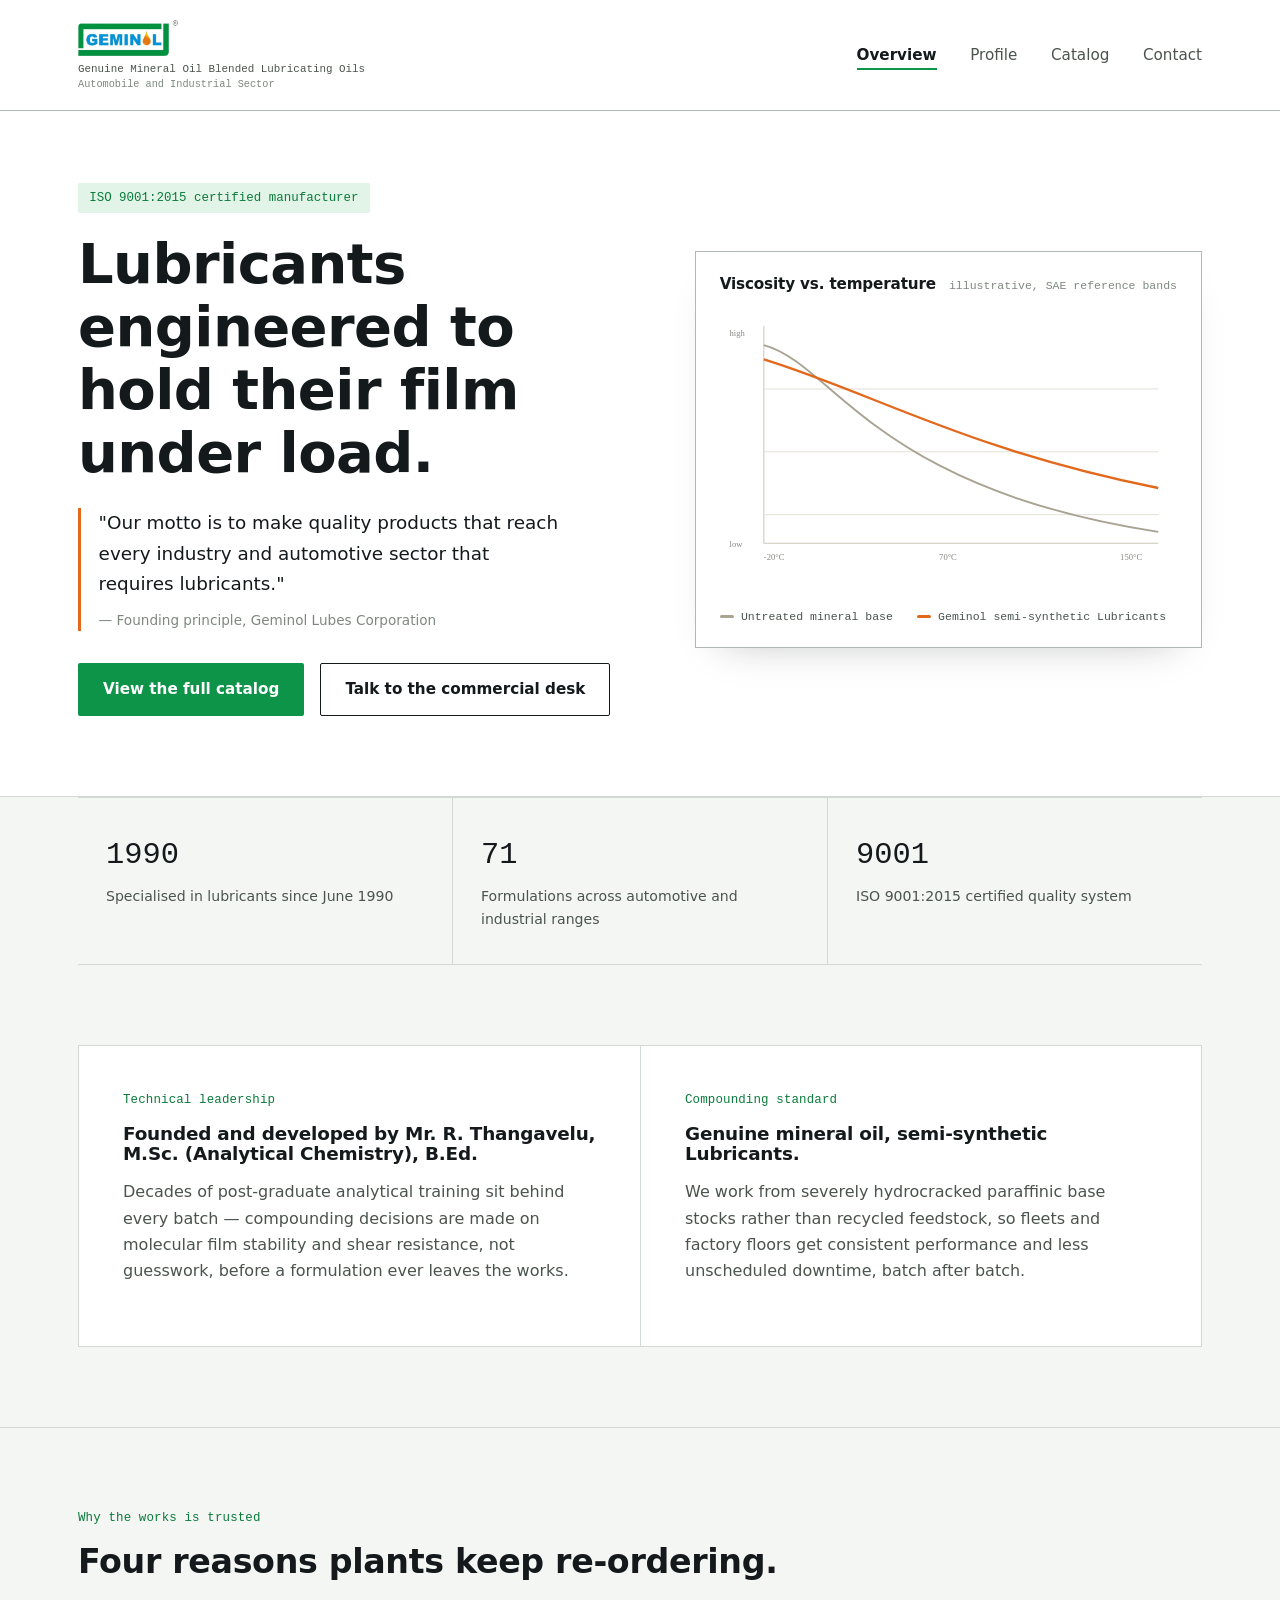
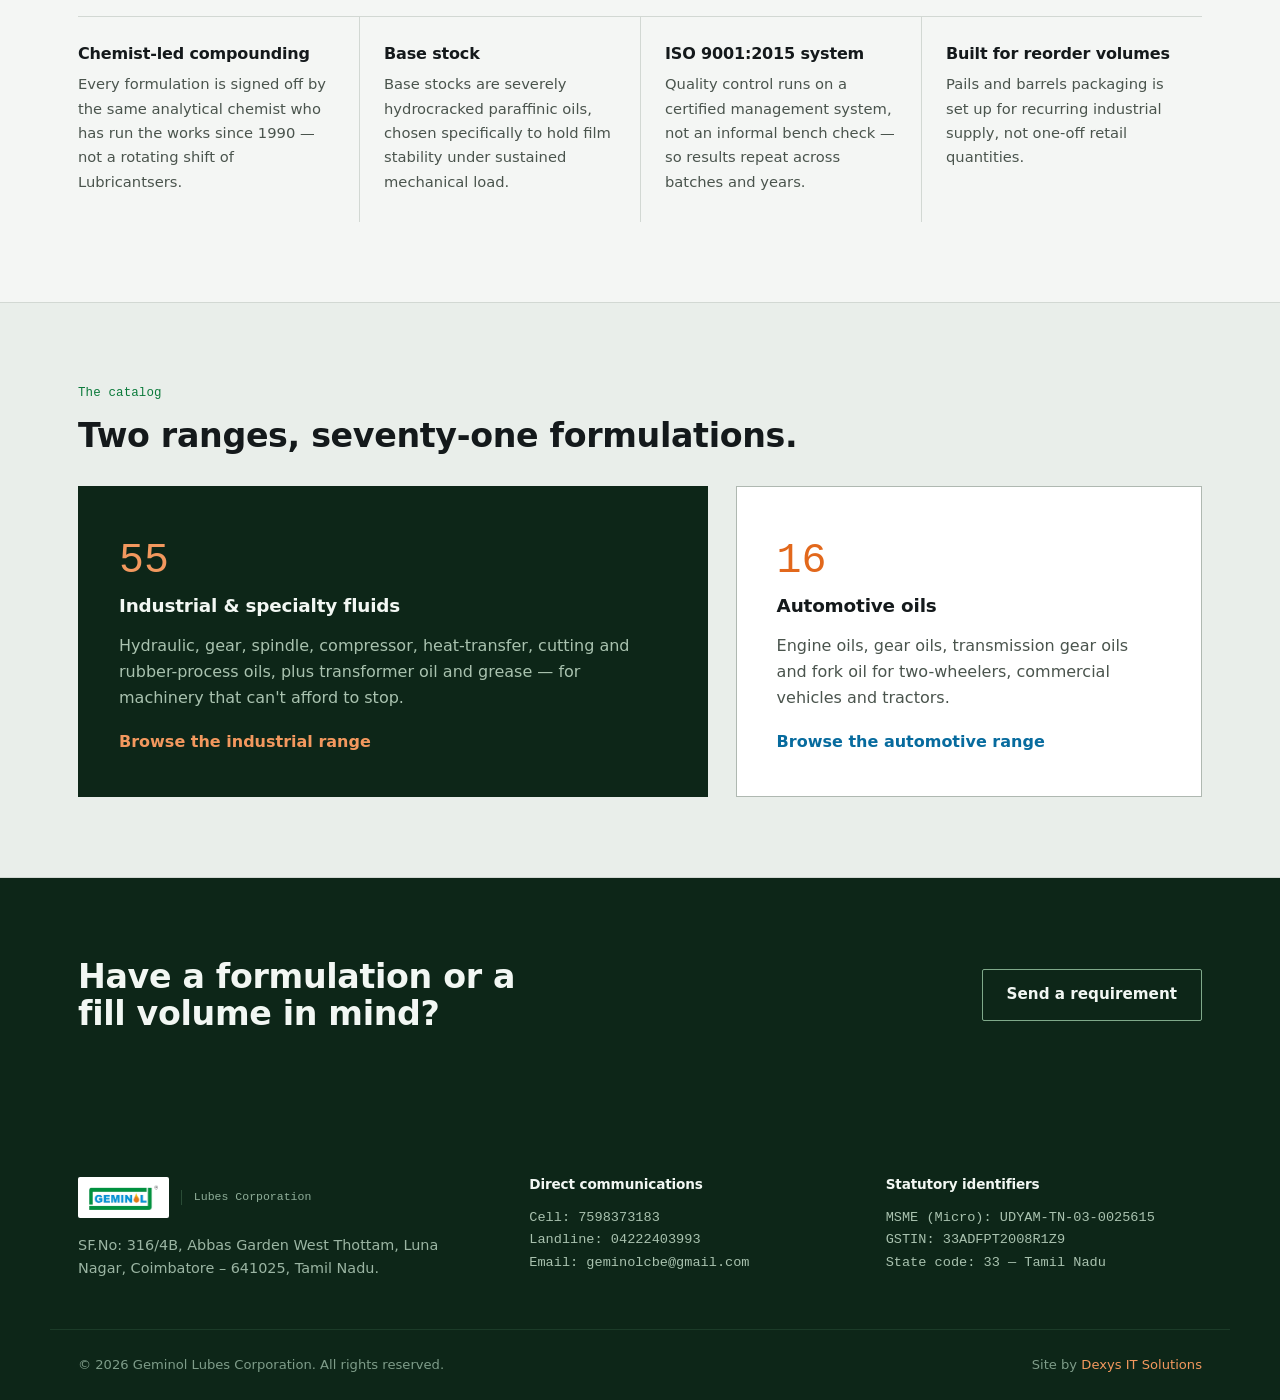
==== commit dda08346: "Update index.html" ====
--- a/index.html
+++ b/index.html
@@ -15,7 +15,10 @@
   <div class="header-inner">
     <a href="index.html" class="brand">
       <img src="geminol-logo-r.png" alt="Geminol Lubes Corporation, registered trademark" class="logo-img">
-      <span class="brand-tag">Lubes Corporation</span>
+      <span class="brand-info">
+        <span class="brand-tagline">Genuine Mineral Oil Blended Lubricating Oils</span>
+        <span class="brand-sector">Automobile and Industrial Sector</span>
+      </span>
     </a>
     <button class="nav-toggle" aria-label="Toggle menu" aria-expanded="false" aria-controls="primaryNav">
       <span class="bar"></span><span class="bar"></span><span class="bar"></span>
@@ -209,4 +212,4 @@
 
 <script src="app.js"></script>
 </body>
-</html>+</html>
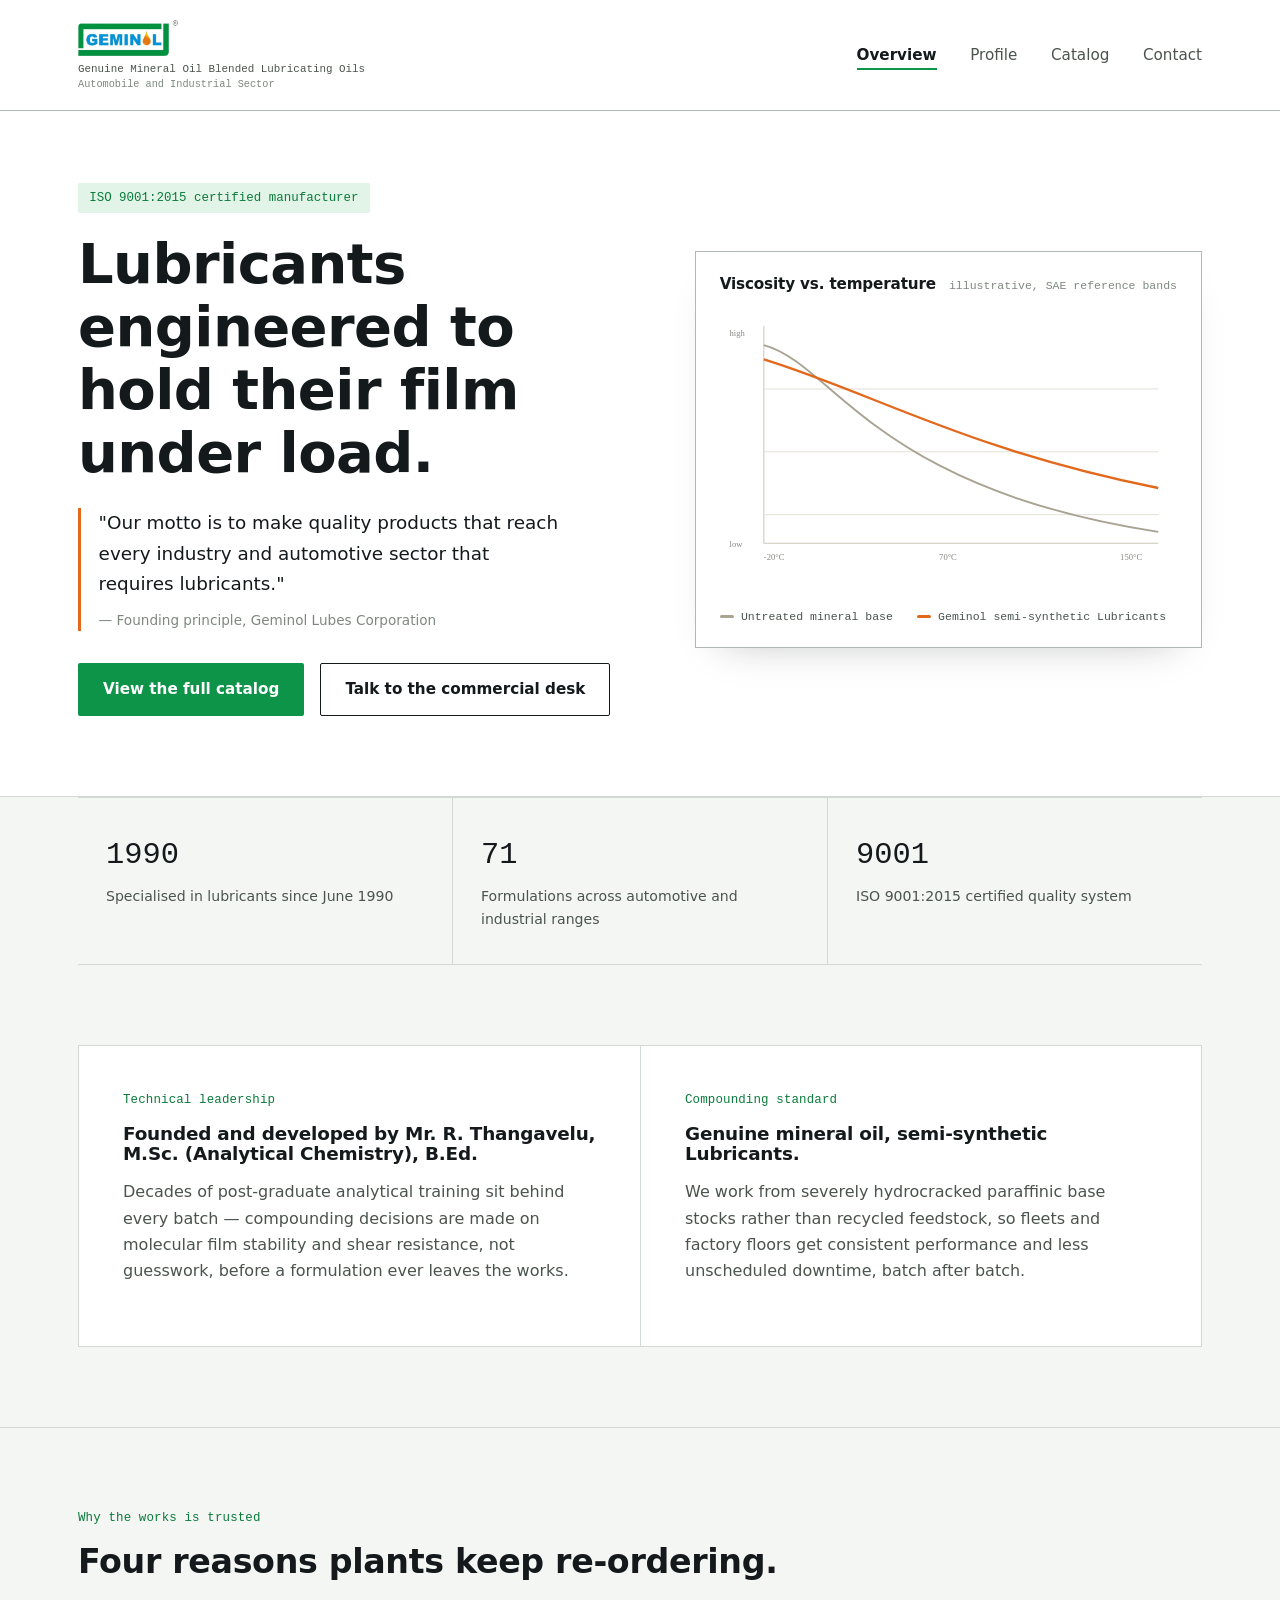
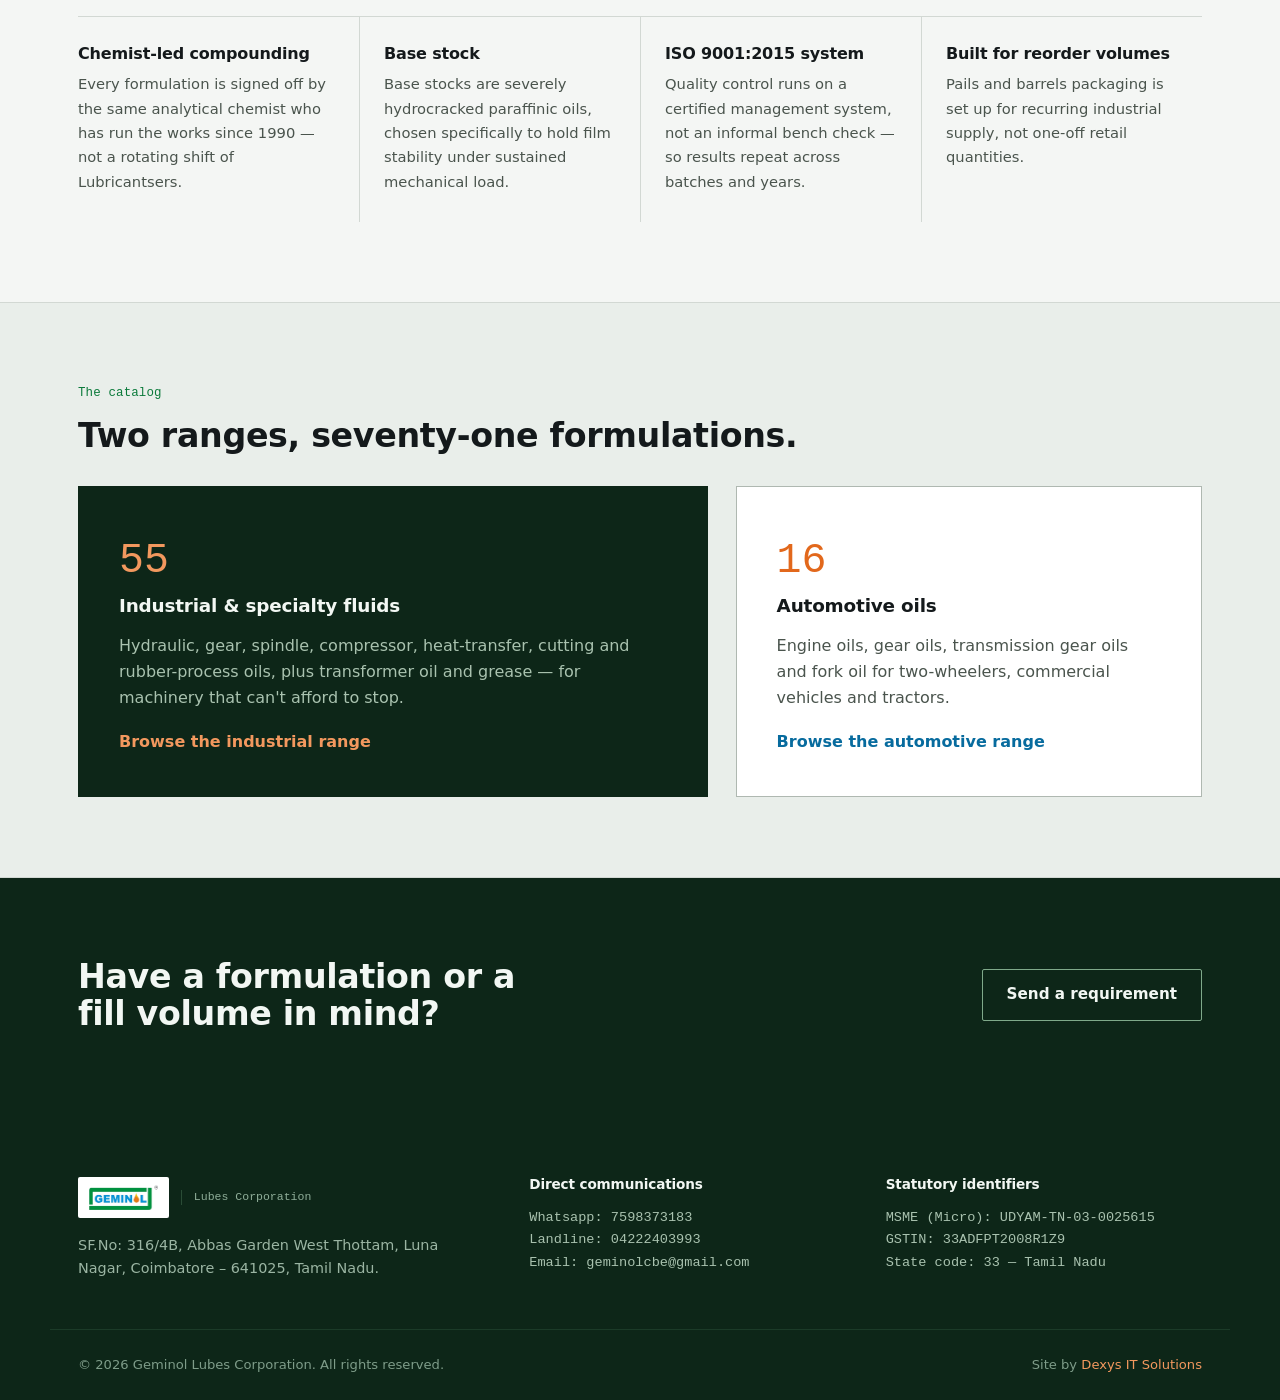
==== commit d8d1792f: "Update index.html" ====
--- a/index.html
+++ b/index.html
@@ -197,7 +197,7 @@
     </div>
     <div>
       <h4>Direct communications</h4>
-      <p class="mono">Cell: 7598373183<br>Landline: 04222403993<br>Email: geminolcbe@gmail.com</p>
+      <p class="mono">Whatsapp: 7598373183<br>Landline: 04222403993<br>Email: geminolcbe@gmail.com</p>
     </div>
     <div>
       <h4>Statutory identifiers</h4>
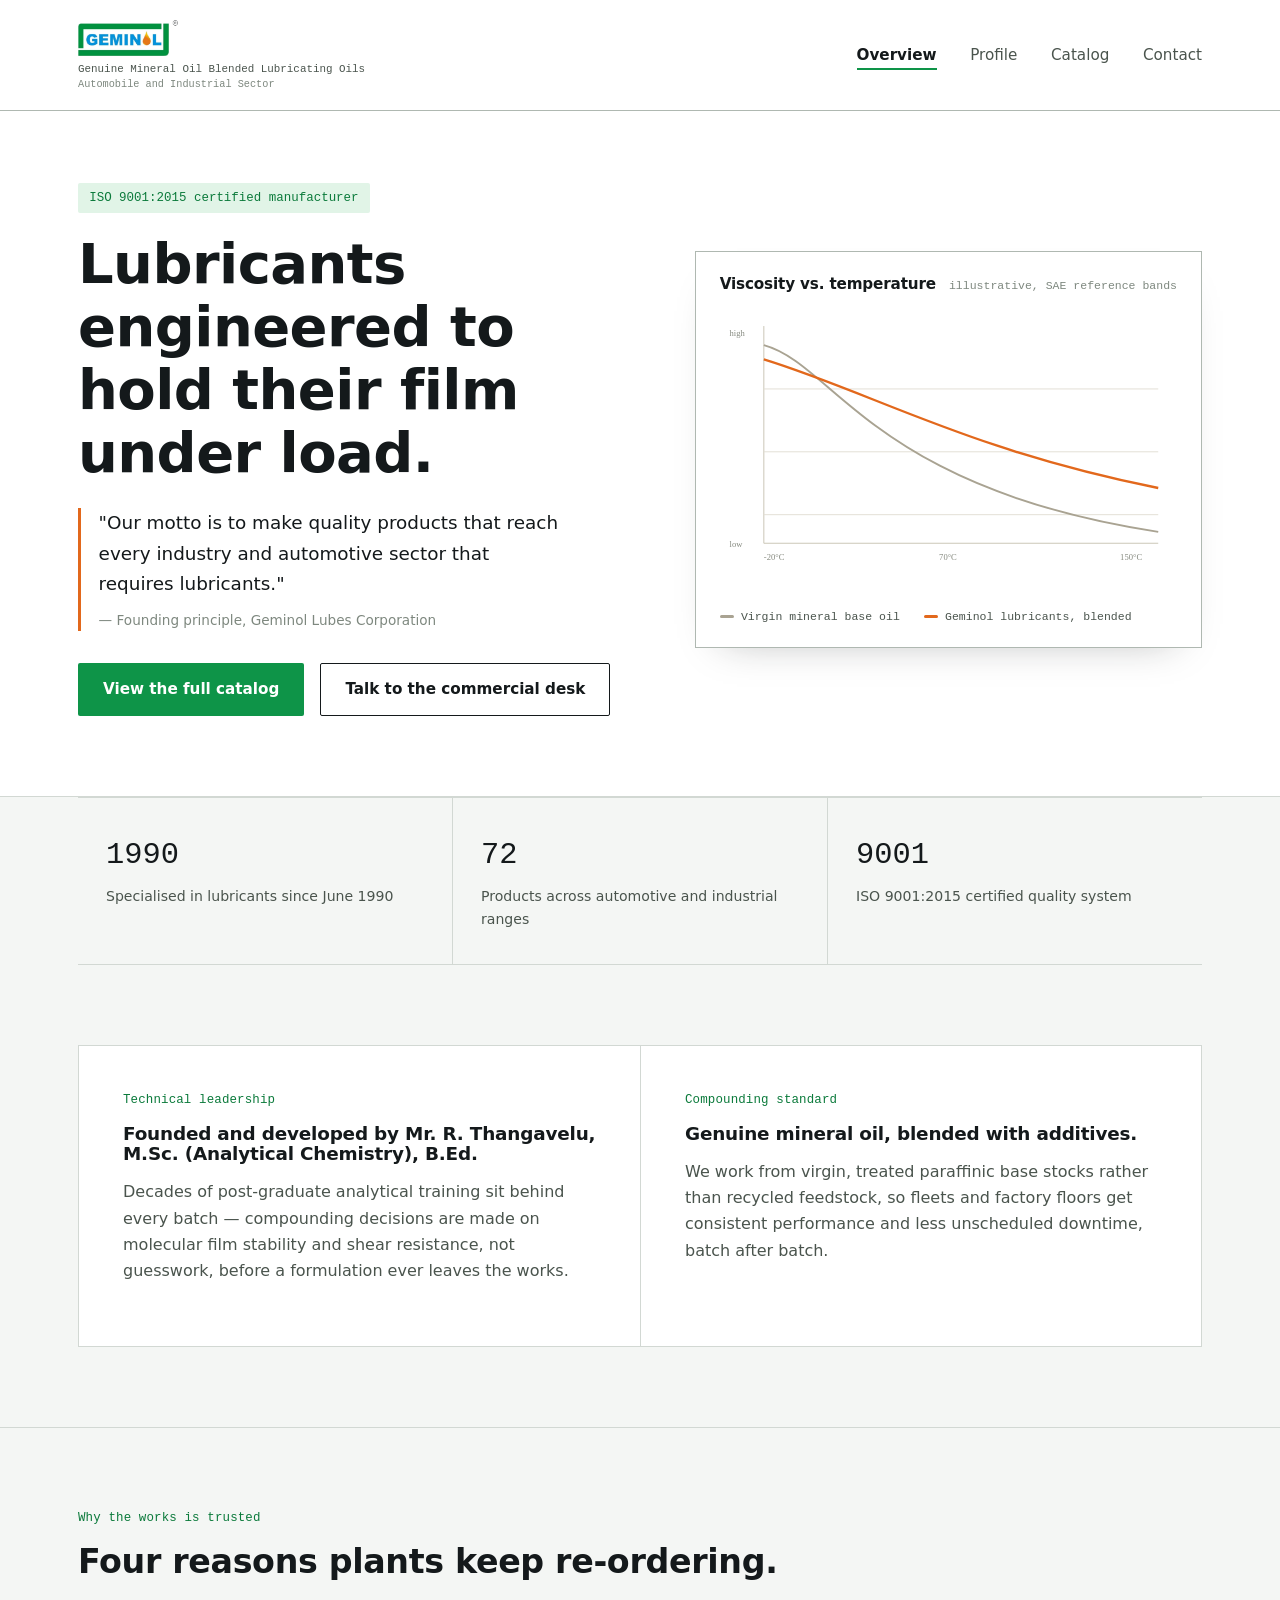
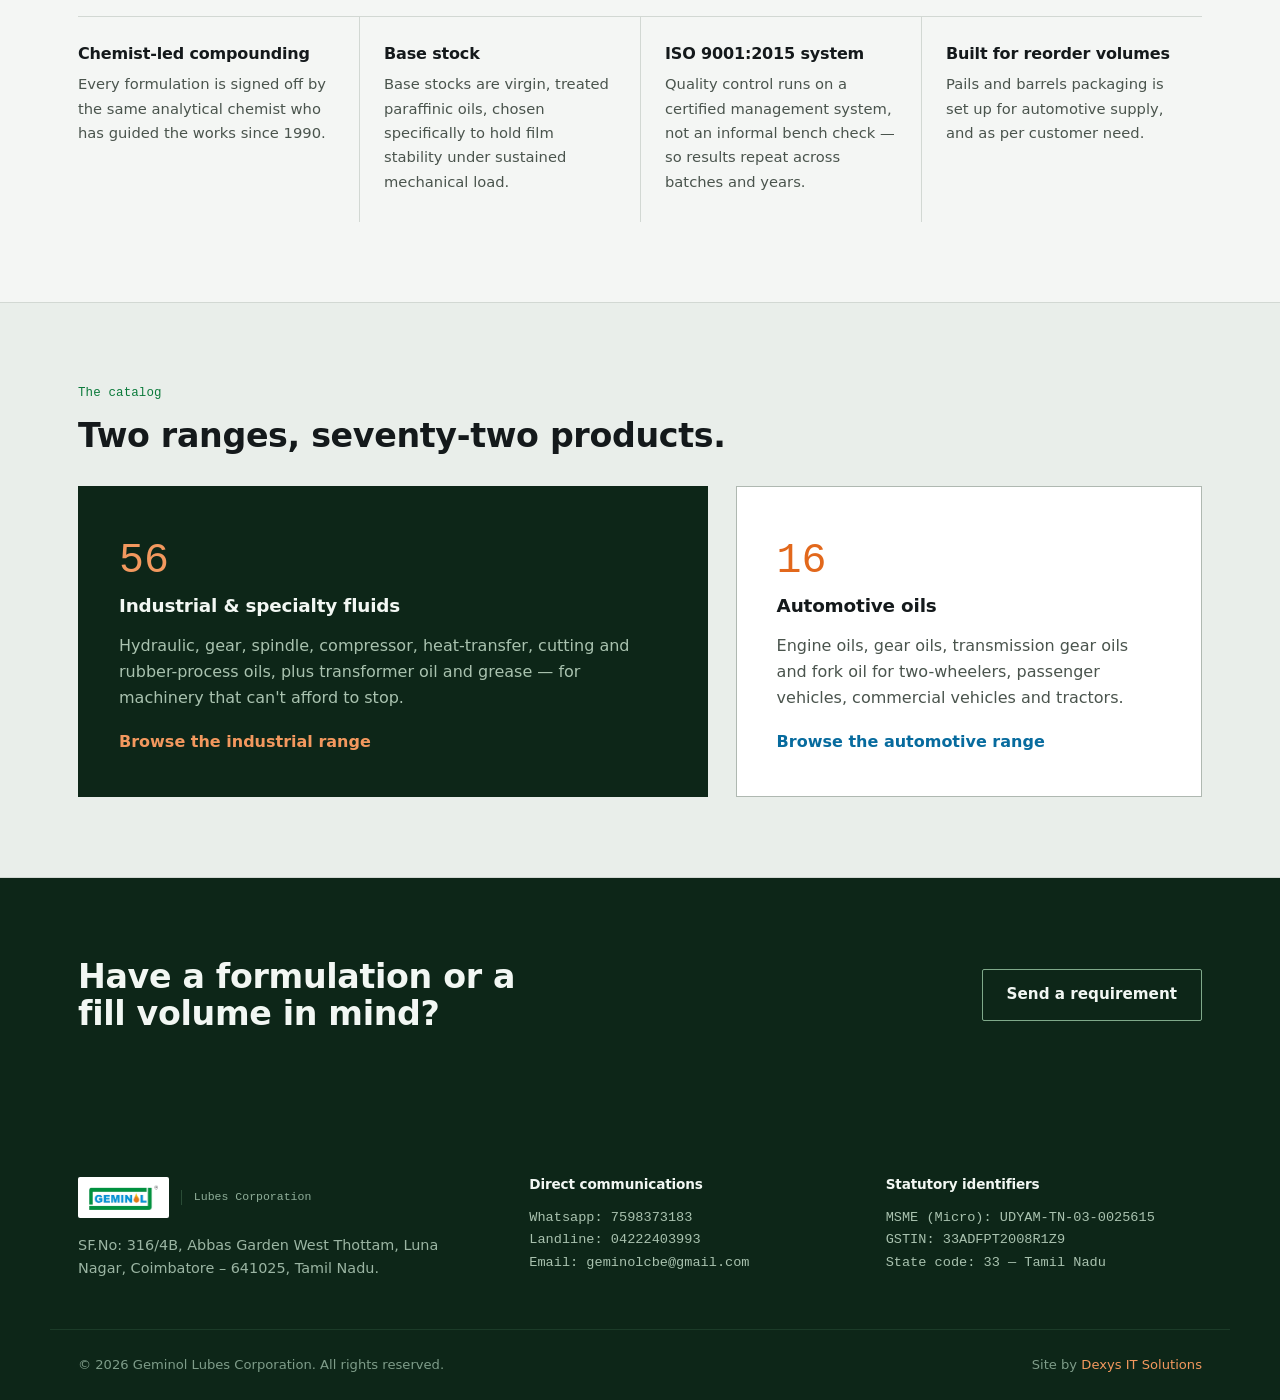
==== commit 63a01fb2: "Update product counts, terminology, and catalog entry per corrections - Add TOOLWAY M 220 (Way lube " ====
--- a/index.html
+++ b/index.html
@@ -4,7 +4,7 @@
 <meta charset="UTF-8">
 <meta name="viewport" content="width=device-width, initial-scale=1.0">
 <title>Geminol Lubes Corporation — Specialist in All Types of Lubricants</title>
-<meta name="description" content="Geminol Lubes Corporation, Coimbatore — ISO 9001:2015 certified manufacturer of automotive and industrial lubricants since 1990. 71 formulations, chemist-led compounding.">
+<meta name="description" content="Geminol Lubes Corporation, Coimbatore — ISO 9001:2015 certified manufacturer of automotive and industrial lubricants since 1990. 72 products, chemist-led compounding.">
 <link rel="icon" href="geminol-logo.png">
 <link rel="stylesheet" href="style.css">
 </head>
@@ -57,7 +57,7 @@
           <h3>Viscosity vs. temperature</h3>
           <span>illustrative, SAE reference bands</span>
         </div>
-        <svg class="chart-svg" viewBox="0 0 480 300" xmlns="http://www.w3.org/2000/svg" role="img" aria-label="Chart comparing how viscosity drops with rising temperature for an untreated mineral oil versus Geminol's semi-synthetic Lubricants">
+        <svg class="chart-svg" viewBox="0 0 480 300" xmlns="http://www.w3.org/2000/svg" role="img" aria-label="Chart comparing how viscosity drops with rising temperature for a virgin mineral base oil versus Geminol's blended lubricants">
           <!-- axes -->
           <line x1="46" y1="20" x2="46" y2="248" stroke="#C9C4B4" stroke-width="1"/>
           <line x1="46" y1="248" x2="460" y2="248" stroke="#C9C4B4" stroke-width="1"/>
@@ -73,15 +73,15 @@
           <text x="230" y="266" font-family="IBM Plex Mono" font-size="9" fill="#85897F">70°C</text>
           <text x="420" y="266" font-family="IBM Plex Mono" font-size="9" fill="#85897F">150°C</text>
 
-          <!-- untreated mineral oil : steep drop -->
+          <!-- virgin mineral base oil : steep drop -->
           <path id="curveBase" class="draw-line" d="M46 40 C 120 60, 160 190, 460 236" fill="none" stroke="#A9A392" stroke-width="2" stroke-dasharray="4 4"/>
 
           <!-- Geminol Lubricants : flatter curve -->
           <path id="curveLubricants" class="draw-line delay" d="M46 55 C 160 90, 260 150, 460 190" fill="none" stroke="#E2681C" stroke-width="2.5"/>
         </svg>
         <div class="chart-legend">
-          <button type="button" class="legend-item" data-curve="curveBase"><i style="background:#A9A392"></i>Untreated mineral base</button>
-          <button type="button" class="legend-item" data-curve="curveLubricants"><i style="background:#E2681C"></i>Geminol semi-synthetic Lubricants</button>
+          <button type="button" class="legend-item" data-curve="curveBase"><i style="background:#A9A392"></i>Virgin mineral base oil</button>
+          <button type="button" class="legend-item" data-curve="curveLubricants"><i style="background:#E2681C"></i>Geminol lubricants, blended</button>
         </div>
       </div>
     </div>
@@ -95,8 +95,8 @@
         <span class="label">Specialised in lubricants since June 1990</span>
       </div>
       <div class="stat">
-        <span class="num">71</span>
-        <span class="label">Formulations across automotive and industrial ranges</span>
+        <span class="num">72</span>
+        <span class="label">Products across automotive and industrial ranges</span>
       </div>
       <div class="stat">
         <span class="num">9001</span>
@@ -116,8 +116,8 @@
         </div>
         <div class="doc-col">
           <span class="kicker">Compounding standard</span>
-          <h3>Genuine mineral oil, semi-synthetic Lubricants.</h3>
-          <p>We work from severely hydrocracked paraffinic base stocks rather than recycled feedstock, so fleets and factory floors get consistent performance and less unscheduled downtime, batch after batch.</p>
+          <h3>Genuine mineral oil, blended with additives.</h3>
+          <p>We work from virgin, treated paraffinic base stocks rather than recycled feedstock, so fleets and factory floors get consistent performance and less unscheduled downtime, batch after batch.</p>
         </div>
       </div>
     </div>
@@ -131,11 +131,11 @@
       <div class="reason-grid">
         <div class="reason">
           <h3>Chemist-led compounding</h3>
-          <p>Every formulation is signed off by the same analytical chemist who has run the works since 1990 — not a rotating shift of Lubricantsers.</p>
+          <p>Every formulation is signed off by the same analytical chemist who has guided the works since 1990.</p>
         </div>
         <div class="reason">
           <h3>Base stock</h3>
-          <p>Base stocks are severely hydrocracked paraffinic oils, chosen specifically to hold film stability under sustained mechanical load.</p>
+          <p>Base stocks are virgin, treated paraffinic oils, chosen specifically to hold film stability under sustained mechanical load.</p>
         </div>
         <div class="reason">
           <h3>ISO 9001:2015 system</h3>
@@ -143,7 +143,7 @@
         </div>
         <div class="reason">
           <h3>Built for reorder volumes</h3>
-          <p>Pails and barrels packaging is set up for recurring industrial supply, not one-off retail quantities.</p>
+          <p>Pails and barrels packaging is set up for automotive supply, and as per customer need.</p>
         </div>
       </div>
     </div>
@@ -153,11 +153,11 @@
   <section class="section section--surface">
     <div class="container">
       <span class="kicker">The catalog</span>
-      <h2>Two ranges, seventy-one formulations.</h2>
+      <h2>Two ranges, seventy-two products.</h2>
       <div class="category-grid" style="margin-top:2rem;">
         <a class="category-panel is-primary" href="products.html#industrial">
           <div>
-            <span class="category-count">55</span>
+            <span class="category-count">56</span>
             <h3>Industrial &amp; specialty fluids</h3>
             <p>Hydraulic, gear, spindle, compressor, heat-transfer, cutting and rubber-process oils, plus transformer oil and grease — for machinery that can't afford to stop.</p>
           </div>
@@ -167,7 +167,7 @@
           <div>
             <span class="category-count">16</span>
             <h3>Automotive oils</h3>
-            <p>Engine oils, gear oils, transmission gear oils and fork oil for two-wheelers, commercial vehicles and tractors.</p>
+            <p>Engine oils, gear oils, transmission gear oils and fork oil for two-wheelers, passenger vehicles, commercial vehicles and tractors.</p>
           </div>
           <span class="cat-link">Browse the automotive range</span>
         </a>
--- a/style.css
+++ b/style.css
@@ -42,7 +42,6 @@
   --maxw: 1180px;
   --gutter: 1.75rem;
   --radius: 2px;
-  --header-h: 73px;
 }
 
 *,*::before,*::after{ box-sizing:border-box; }
@@ -241,7 +240,6 @@
   color:var(--ink-faint);
   letter-spacing:0.02em;
 }
-.nav-panel{ display:contents; }
 .nav-menu{
   display:flex; gap:2.1rem;
   list-style:none; margin:0; padding:0;
@@ -255,7 +253,6 @@
 }
 .nav-menu a:hover{ color:var(--ink); text-decoration:none; }
 .nav-menu a.active{ color:var(--ink); border-bottom-color:var(--green); font-weight:600; }
-.nav-quick{ display:none; }
 .nav-toggle{ display:none; }
 
 /* --------------------------------- hero ---------------------------------- */
@@ -795,45 +792,33 @@
   .reason-grid{ grid-template-columns:1fr; }
   .reason{ border-left:none !important; padding-left:0 !important; }
   .reason:not(:first-child){ border-top:1px solid var(--line); }
-  .nav-panel{
-    display:flex;
-    flex-direction:column;
-    justify-content:space-between;
-    position:fixed;
-    top:var(--header-h);
-    left:0; right:0; bottom:0;
+  .nav-menu{
+    position:absolute; top:100%; left:0; right:0;
     background:var(--panel);
-    opacity:0;
-    visibility:hidden;
-    transform:translateY(-8px);
-    transition:opacity .18s ease, transform .18s ease, visibility 0s linear .18s;
-    overflow-y:auto;
-    z-index:49;
-  }
-  .nav-panel.is-open{
-    opacity:1;
-    visibility:visible;
-    transform:translateY(0);
-    transition:opacity .18s ease, transform .18s ease;
-  }
-  .nav-menu{
+    border-bottom:1px solid var(--line);
     flex-direction:column;
     gap:0;
-    padding:0.25rem var(--gutter) 0;
+    padding:0.25rem var(--gutter) 0.5rem;
+    display:none;
+    box-shadow:0 12px 24px -18px rgba(13,38,24,0.4);
     counter-reset:navitem;
-  }
+    max-height:calc(100vh - 100%);
+    overflow-y:auto;
+  }
+  .nav-menu.is-open{ display:flex; }
   .nav-menu li{
     counter-increment:navitem;
     border-bottom:1px solid var(--line);
   }
+  .nav-menu li:last-child{ border-bottom:none; }
   .nav-menu a{
     display:flex;
     align-items:center;
     gap:1rem;
     width:100%;
-    padding:1.15rem 0.1rem;
+    padding:1rem 0.1rem;
     border-bottom:none;
-    font-size:1.05rem;
+    font-size:1.02rem;
     color:var(--ink);
   }
   .nav-menu a::before{
@@ -847,39 +832,12 @@
     color:var(--green-deep);
     font-weight:600;
     background:var(--green-pale);
+    border-bottom-color:transparent;
     margin:0 calc(-1 * var(--gutter));
     padding-left:calc(var(--gutter) + 0.1rem);
     padding-right:var(--gutter);
   }
   .nav-menu a.active::before{ color:var(--green-deep); }
-  .nav-quick{
-    display:flex;
-    flex-direction:column;
-    gap:1rem;
-    border-top:1px solid var(--line);
-    background:var(--surface);
-    padding:1.5rem var(--gutter) calc(1.75rem + env(safe-area-inset-bottom, 0px));
-  }
-  .nav-quick-link{
-    display:flex;
-    flex-direction:column;
-    gap:0.2rem;
-  }
-  .nav-quick-link .k{
-    font-family:var(--f-mono);
-    font-size:0.72rem;
-    color:var(--ink-faint);
-  }
-  .nav-quick-link .v{
-    font-size:1.05rem;
-    font-weight:600;
-    color:var(--ink);
-  }
-  .nav-quick-link:hover .v, .nav-quick-link:focus-visible .v{
-    color:var(--green-deep);
-    text-decoration:underline;
-    text-underline-offset:3px;
-  }
   .nav-toggle{
     display:inline-flex;
     flex-direction:column;
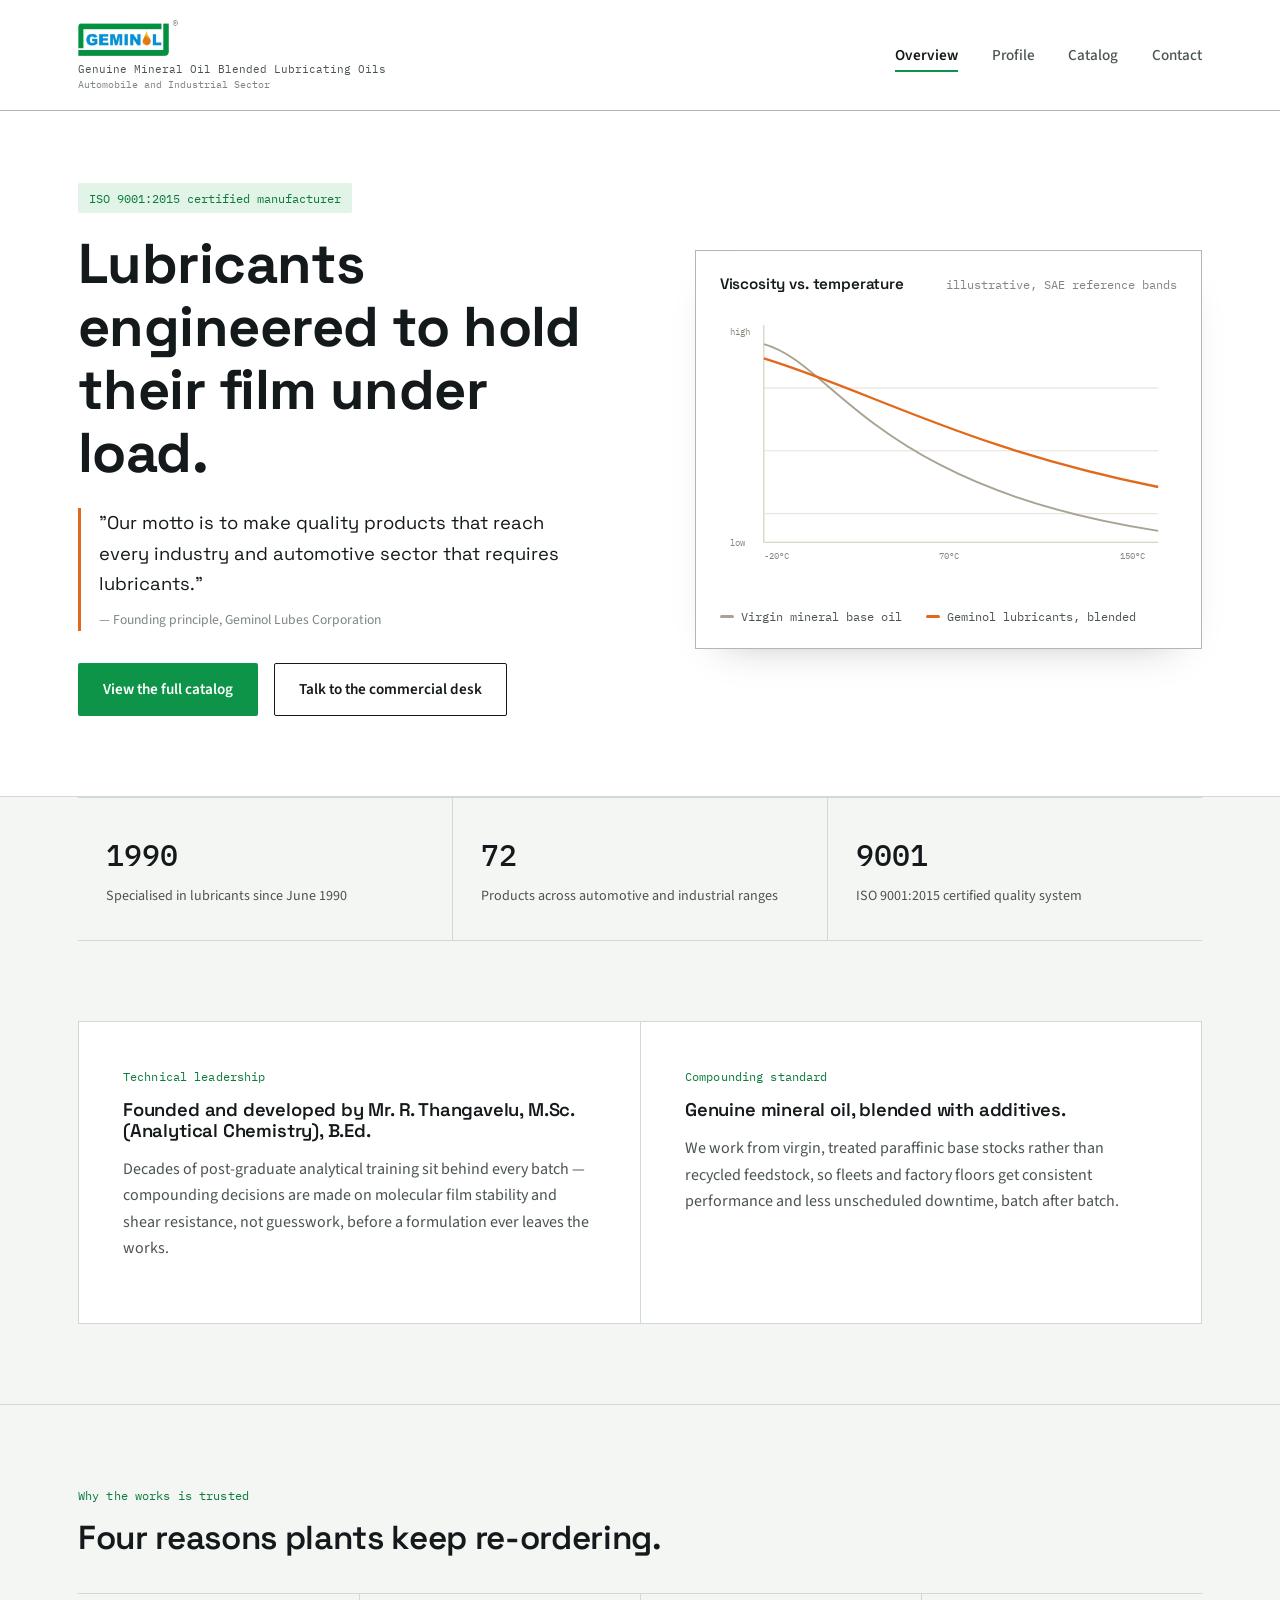
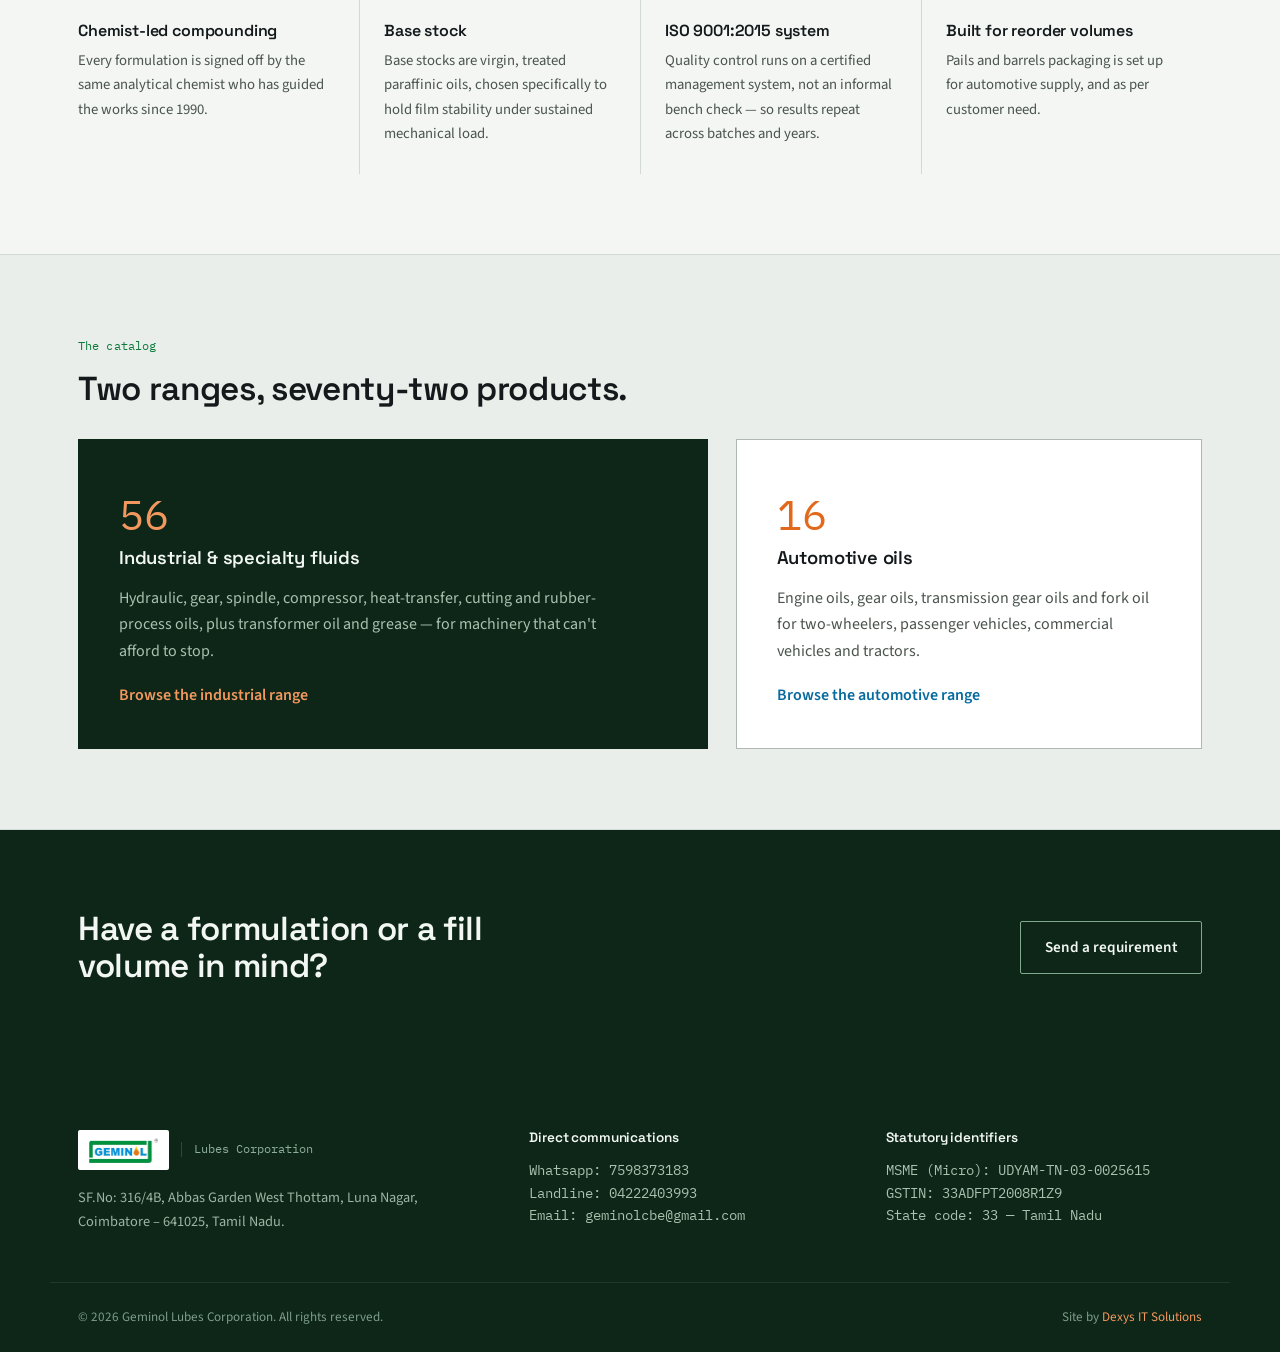
==== commit f5b3ae60: "Fix header font/favicon inconsistency across pages index.html, contact.html, and products.html were " ====
--- a/index.html
+++ b/index.html
@@ -5,7 +5,10 @@
 <meta name="viewport" content="width=device-width, initial-scale=1.0">
 <title>Geminol Lubes Corporation — Specialist in All Types of Lubricants</title>
 <meta name="description" content="Geminol Lubes Corporation, Coimbatore — ISO 9001:2015 certified manufacturer of automotive and industrial lubricants since 1990. 72 products, chemist-led compounding.">
-<link rel="icon" href="geminol-logo.png">
+<link rel="icon" href="geminol-logo-r.png">
+<link rel="preconnect" href="https://fonts.googleapis.com">
+<link rel="preconnect" href="https://fonts.gstatic.com" crossorigin>
+<link rel="stylesheet" href="https://fonts.googleapis.com/css2?family=Space+Grotesk:wght@400;500;600;700&family=IBM+Plex+Mono:wght@400;500;600&family=Source+Sans+3:wght@400;500;600;700&display=swap">
 <link rel="stylesheet" href="style.css">
 </head>
 <body>
